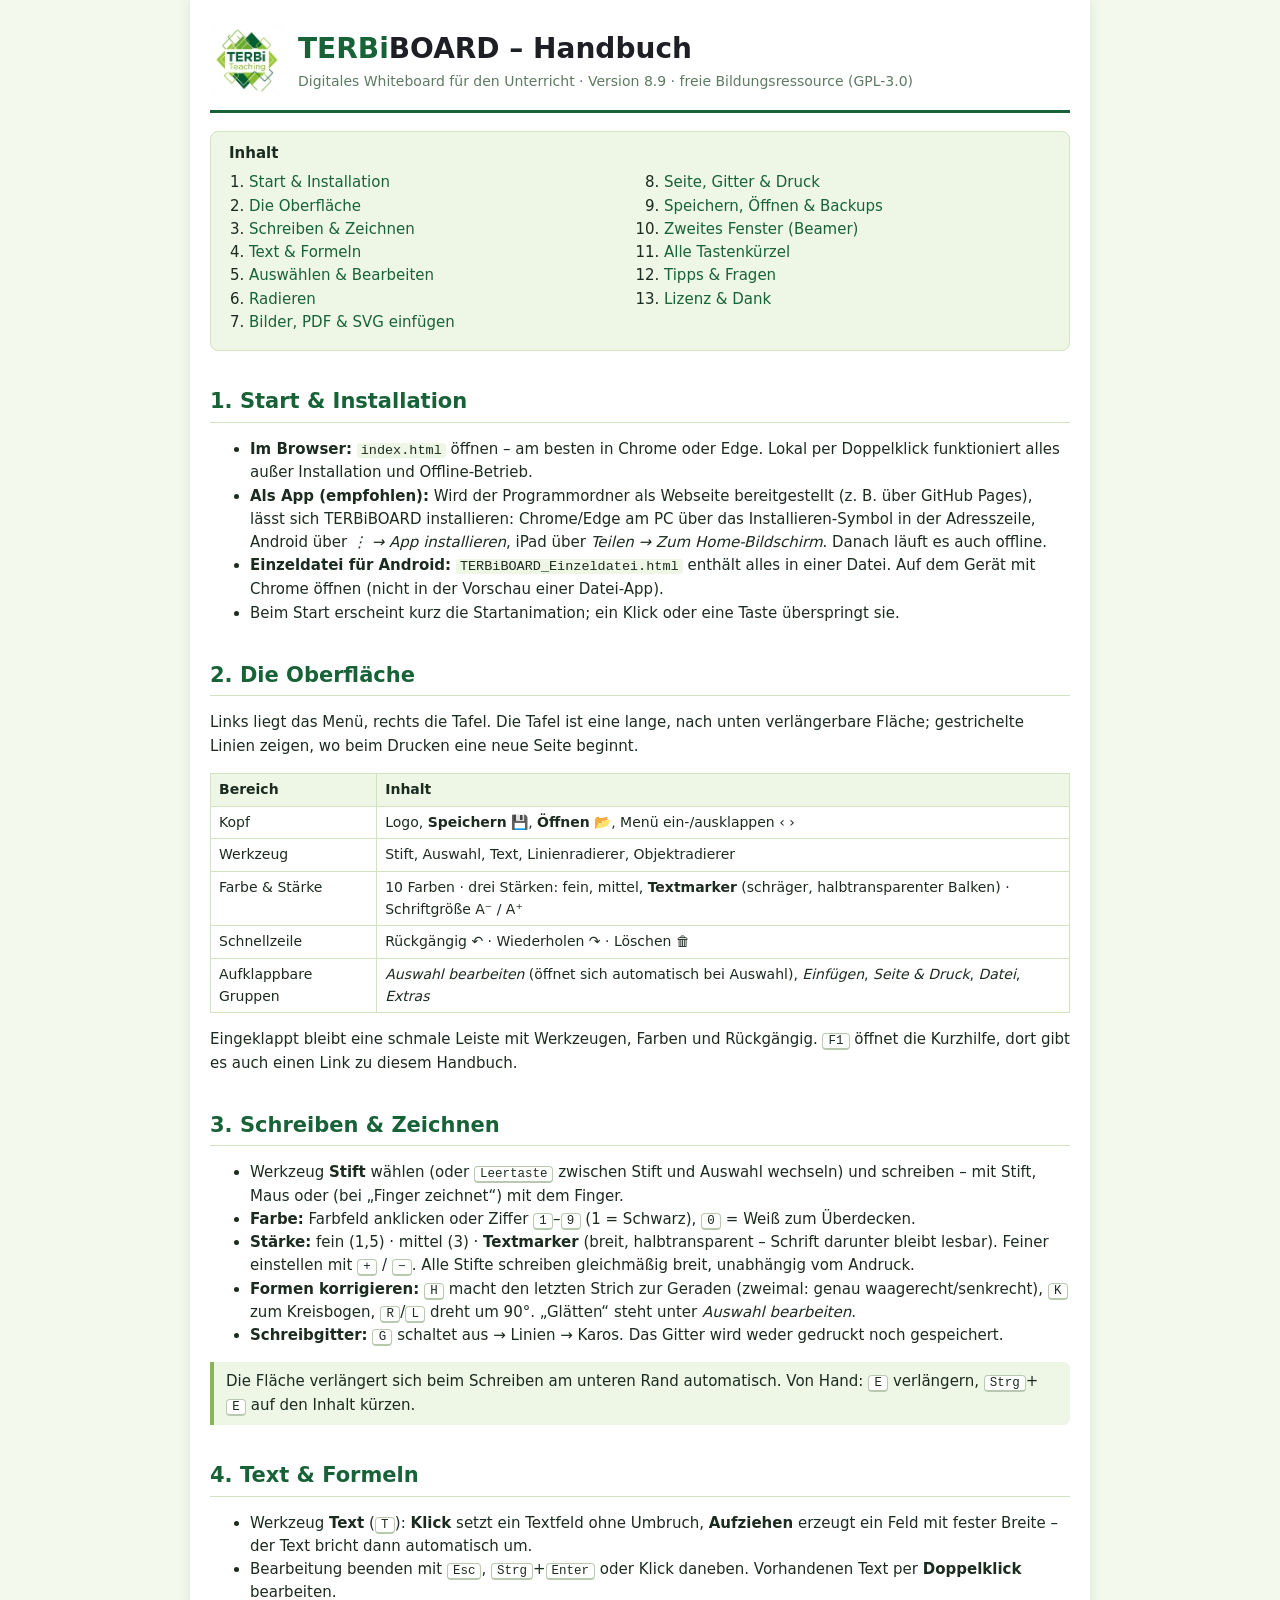
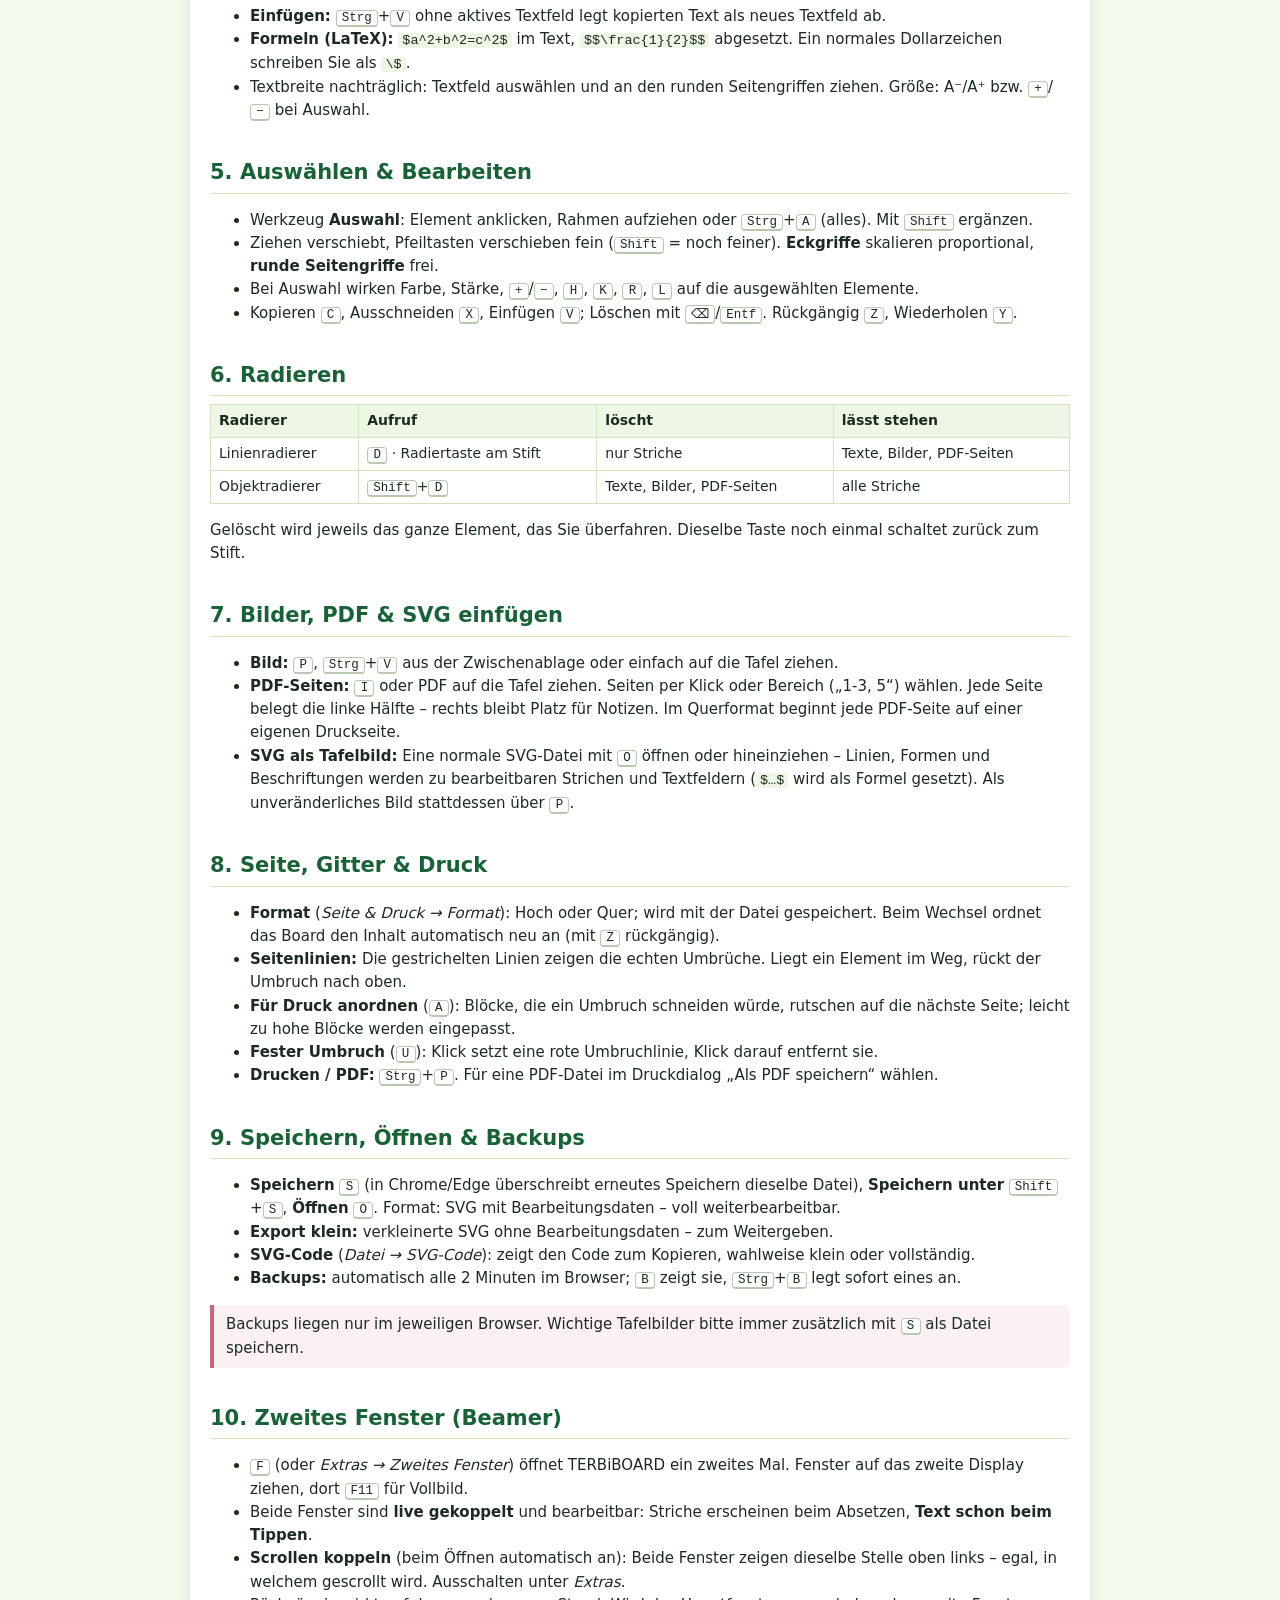
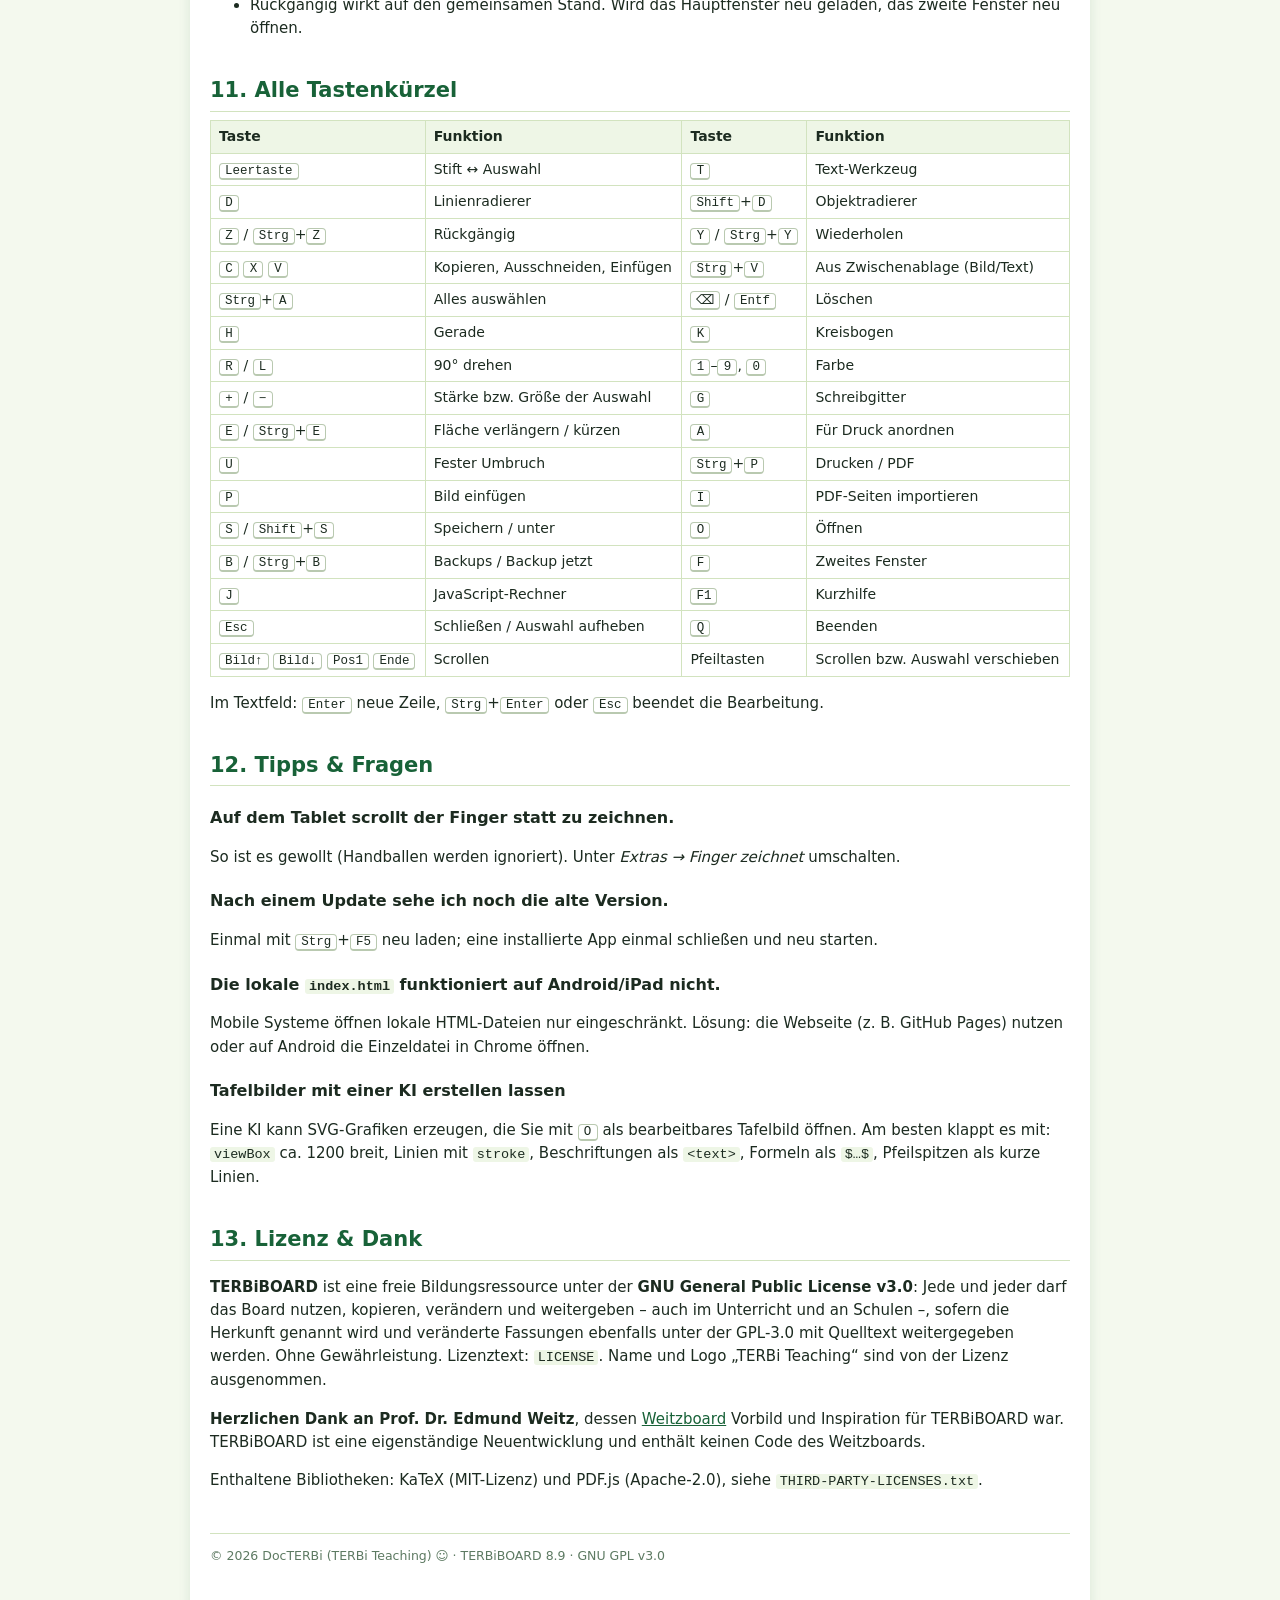
==== handbuch.html @ b3e2d835 "Add files via upload" ====
<!DOCTYPE html>
<!-- TERBiBOARD · Handbuch · Copyright (C) 2026 DocTERBi (TERBi Teaching) · SPDX-License-Identifier: GPL-3.0-only · siehe LICENSE -->
<html lang="de">
<head>
<meta charset="UTF-8">
<meta name="viewport" content="width=device-width,initial-scale=1">
<title>TERBiBOARD – Handbuch</title>
<link rel="icon" href="icon-192.png">
<style>
:root{--acc:#186238;--acc2:#89b555;--soft:#eef6e6;--line:#d2e3bf;--fg:#1c2b20;--muted:#5d7a62}
*{box-sizing:border-box}
body{margin:0;background:#f4f9ee;color:var(--fg);font:15px/1.55 system-ui,"Segoe UI",Arial,sans-serif}
.wrap{max-width:900px;margin:0 auto;padding:24px 20px 60px;background:#fff;min-height:100vh;box-shadow:0 0 12px rgba(24,98,56,.12)}
header{display:flex;align-items:center;gap:16px;border-bottom:3px solid var(--acc);padding-bottom:14px;margin-bottom:18px}
header img{width:72px;height:72px}
h1{margin:0;font-size:28px;color:#1d1f24}h1 b{color:var(--acc)}
.sub{color:var(--muted);font-size:14px}
h2{color:var(--acc);font-size:21px;margin:34px 0 8px;padding-bottom:4px;border-bottom:1px solid var(--line)}
h3{font-size:16px;margin:20px 0 6px}
nav.toc{background:var(--soft);border:1px solid var(--line);border-radius:8px;padding:10px 18px;margin:14px 0}
nav.toc ol{margin:6px 0;padding-left:20px;columns:2;column-gap:28px}
nav.toc a{color:var(--acc);text-decoration:none}nav.toc a:hover{text-decoration:underline}
table{border-collapse:collapse;width:100%;margin:8px 0 14px;font-size:14px}
th,td{border:1px solid var(--line);padding:5px 8px;text-align:left;vertical-align:top}
th{background:var(--soft)}
kbd{display:inline-block;min-width:1.6em;padding:0 5px;border:1px solid #b9c9b0;border-bottom-width:2px;border-radius:4px;background:#fff;font:12.5px ui-monospace,Consolas,monospace;text-align:center}
code{background:var(--soft);padding:0 4px;border-radius:3px;font-size:13.5px}
.tip{border-left:4px solid var(--acc2);background:var(--soft);padding:8px 12px;margin:10px 0;border-radius:0 6px 6px 0}
.warn{border-left:4px solid #CC6677;background:#fbf0f2;padding:8px 12px;margin:10px 0;border-radius:0 6px 6px 0}
footer{margin-top:40px;padding-top:12px;border-top:1px solid var(--line);font-size:12.5px;color:var(--muted)}
a{color:var(--acc)}
@media print{body{background:#fff}.wrap{box-shadow:none;max-width:none;padding:0}nav.toc ol{columns:1}h2{break-after:avoid}table,.tip,.warn{break-inside:avoid}}
@media (max-width:640px){nav.toc ol{columns:1}header img{width:56px;height:56px}h1{font-size:23px}}
</style>
</head>
<body>
<div class="wrap">
<header>
  <img src="logo.png" alt="TERBi Teaching">
  <div><h1><b>TERBi</b>BOARD – Handbuch</h1>
  <div class="sub">Digitales Whiteboard für den Unterricht · Version 8.9 · freie Bildungsressource (GPL-3.0)</div></div>
</header>

<nav class="toc"><b>Inhalt</b>
<ol>
  <li><a href="#start">Start &amp; Installation</a></li>
  <li><a href="#oberflaeche">Die Oberfläche</a></li>
  <li><a href="#schreiben">Schreiben &amp; Zeichnen</a></li>
  <li><a href="#text">Text &amp; Formeln</a></li>
  <li><a href="#auswahl">Auswählen &amp; Bearbeiten</a></li>
  <li><a href="#radierer">Radieren</a></li>
  <li><a href="#einfuegen">Bilder, PDF &amp; SVG einfügen</a></li>
  <li><a href="#seite">Seite, Gitter &amp; Druck</a></li>
  <li><a href="#datei">Speichern, Öffnen &amp; Backups</a></li>
  <li><a href="#fenster">Zweites Fenster (Beamer)</a></li>
  <li><a href="#tasten">Alle Tastenkürzel</a></li>
  <li><a href="#tipps">Tipps &amp; Fragen</a></li>
  <li><a href="#lizenz">Lizenz &amp; Dank</a></li>
</ol></nav>

<h2 id="start">1. Start &amp; Installation</h2>
<ul>
  <li><b>Im Browser:</b> <code>index.html</code> öffnen – am besten in Chrome oder Edge. Lokal per Doppelklick funktioniert alles außer Installation und Offline-Betrieb.</li>
  <li><b>Als App (empfohlen):</b> Wird der Programmordner als Webseite bereitgestellt (z.&nbsp;B. über GitHub Pages), lässt sich TERBiBOARD installieren: Chrome/Edge am PC über das Installieren-Symbol in der Adresszeile, Android über <i>⋮ → App installieren</i>, iPad über <i>Teilen → Zum Home-Bildschirm</i>. Danach läuft es auch offline.</li>
  <li><b>Einzeldatei für Android:</b> <code>TERBiBOARD_Einzeldatei.html</code> enthält alles in einer Datei. Auf dem Gerät mit Chrome öffnen (nicht in der Vorschau einer Datei-App).</li>
  <li>Beim Start erscheint kurz die Startanimation; ein Klick oder eine Taste überspringt sie.</li>
</ul>

<h2 id="oberflaeche">2. Die Oberfläche</h2>
<p>Links liegt das Menü, rechts die Tafel. Die Tafel ist eine lange, nach unten verlängerbare Fläche; gestrichelte Linien zeigen, wo beim Drucken eine neue Seite beginnt.</p>
<table>
<tr><th>Bereich</th><th>Inhalt</th></tr>
<tr><td>Kopf</td><td>Logo, <b>Speichern</b> 💾, <b>Öffnen</b> 📂, Menü ein-/ausklappen ‹ ›</td></tr>
<tr><td>Werkzeug</td><td>Stift, Auswahl, Text, Linienradierer, Objektradierer</td></tr>
<tr><td>Farbe &amp; Stärke</td><td>10 Farben · drei Stärken: fein, mittel, <b>Textmarker</b> (schräger, halbtransparenter Balken) · Schriftgröße A⁻ / A⁺</td></tr>
<tr><td>Schnellzeile</td><td>Rückgängig ↶ · Wiederholen ↷ · Löschen 🗑</td></tr>
<tr><td>Aufklappbare Gruppen</td><td><i>Auswahl bearbeiten</i> (öffnet sich automatisch bei Auswahl), <i>Einfügen</i>, <i>Seite &amp; Druck</i>, <i>Datei</i>, <i>Extras</i></td></tr>
</table>
<p>Eingeklappt bleibt eine schmale Leiste mit Werkzeugen, Farben und Rückgängig. <kbd>F1</kbd> öffnet die Kurzhilfe, dort gibt es auch einen Link zu diesem Handbuch.</p>

<h2 id="schreiben">3. Schreiben &amp; Zeichnen</h2>
<ul>
  <li>Werkzeug <b>Stift</b> wählen (oder <kbd>Leertaste</kbd> zwischen Stift und Auswahl wechseln) und schreiben – mit Stift, Maus oder (bei „Finger zeichnet“) mit dem Finger.</li>
  <li><b>Farbe:</b> Farbfeld anklicken oder Ziffer <kbd>1</kbd>–<kbd>9</kbd> (1 = Schwarz), <kbd>0</kbd> = Weiß zum Überdecken.</li>
  <li><b>Stärke:</b> fein (1,5) · mittel (3) · <b>Textmarker</b> (breit, halbtransparent – Schrift darunter bleibt lesbar). Feiner einstellen mit <kbd>+</kbd> / <kbd>−</kbd>. Alle Stifte schreiben gleichmäßig breit, unabhängig vom Andruck.</li>
  <li><b>Formen korrigieren:</b> <kbd>H</kbd> macht den letzten Strich zur Geraden (zweimal: genau waagerecht/senkrecht), <kbd>K</kbd> zum Kreisbogen, <kbd>R</kbd>/<kbd>L</kbd> dreht um 90°. „Glätten“ steht unter <i>Auswahl bearbeiten</i>.</li>
  <li><b>Schreibgitter:</b> <kbd>G</kbd> schaltet aus → Linien → Karos. Das Gitter wird weder gedruckt noch gespeichert.</li>
</ul>
<div class="tip">Die Fläche verlängert sich beim Schreiben am unteren Rand automatisch. Von Hand: <kbd>E</kbd> verlängern, <kbd>Strg</kbd>+<kbd>E</kbd> auf den Inhalt kürzen.</div>

<h2 id="text">4. Text &amp; Formeln</h2>
<ul>
  <li>Werkzeug <b>Text</b> (<kbd>T</kbd>): <b>Klick</b> setzt ein Textfeld ohne Umbruch, <b>Aufziehen</b> erzeugt ein Feld mit fester Breite – der Text bricht dann automatisch um.</li>
  <li>Bearbeitung beenden mit <kbd>Esc</kbd>, <kbd>Strg</kbd>+<kbd>Enter</kbd> oder Klick daneben. Vorhandenen Text per <b>Doppelklick</b> bearbeiten.</li>
  <li><b>Einfügen:</b> <kbd>Strg</kbd>+<kbd>V</kbd> ohne aktives Textfeld legt kopierten Text als neues Textfeld ab.</li>
  <li><b>Formeln (LaTeX):</b> <code>$a^2+b^2=c^2$</code> im Text, <code>$$\frac{1}{2}$$</code> abgesetzt. Ein normales Dollarzeichen schreiben Sie als <code>\$</code>.</li>
  <li>Textbreite nachträglich: Textfeld auswählen und an den runden Seitengriffen ziehen. Größe: A⁻/A⁺ bzw. <kbd>+</kbd>/<kbd>−</kbd> bei Auswahl.</li>
</ul>

<h2 id="auswahl">5. Auswählen &amp; Bearbeiten</h2>
<ul>
  <li>Werkzeug <b>Auswahl</b>: Element anklicken, Rahmen aufziehen oder <kbd>Strg</kbd>+<kbd>A</kbd> (alles). Mit <kbd>Shift</kbd> ergänzen.</li>
  <li>Ziehen verschiebt, Pfeiltasten verschieben fein (<kbd>Shift</kbd> = noch feiner). <b>Eckgriffe</b> skalieren proportional, <b>runde Seitengriffe</b> frei.</li>
  <li>Bei Auswahl wirken Farbe, Stärke, <kbd>+</kbd>/<kbd>−</kbd>, <kbd>H</kbd>, <kbd>K</kbd>, <kbd>R</kbd>, <kbd>L</kbd> auf die ausgewählten Elemente.</li>
  <li>Kopieren <kbd>C</kbd>, Ausschneiden <kbd>X</kbd>, Einfügen <kbd>V</kbd>; Löschen mit <kbd>⌫</kbd>/<kbd>Entf</kbd>. Rückgängig <kbd>Z</kbd>, Wiederholen <kbd>Y</kbd>.</li>
</ul>

<h2 id="radierer">6. Radieren</h2>
<table>
<tr><th>Radierer</th><th>Aufruf</th><th>löscht</th><th>lässt stehen</th></tr>
<tr><td>Linienradierer</td><td><kbd>D</kbd> · Radiertaste am Stift</td><td>nur Striche</td><td>Texte, Bilder, PDF-Seiten</td></tr>
<tr><td>Objektradierer</td><td><kbd>Shift</kbd>+<kbd>D</kbd></td><td>Texte, Bilder, PDF-Seiten</td><td>alle Striche</td></tr>
</table>
<p>Gelöscht wird jeweils das ganze Element, das Sie überfahren. Dieselbe Taste noch einmal schaltet zurück zum Stift.</p>

<h2 id="einfuegen">7. Bilder, PDF &amp; SVG einfügen</h2>
<ul>
  <li><b>Bild:</b> <kbd>P</kbd>, <kbd>Strg</kbd>+<kbd>V</kbd> aus der Zwischenablage oder einfach auf die Tafel ziehen.</li>
  <li><b>PDF-Seiten:</b> <kbd>I</kbd> oder PDF auf die Tafel ziehen. Seiten per Klick oder Bereich („1-3, 5“) wählen. Jede Seite belegt die linke Hälfte – rechts bleibt Platz für Notizen. Im Querformat beginnt jede PDF-Seite auf einer eigenen Druckseite.</li>
  <li><b>SVG als Tafelbild:</b> Eine normale SVG-Datei mit <kbd>O</kbd> öffnen oder hineinziehen – Linien, Formen und Beschriftungen werden zu bearbeitbaren Strichen und Textfeldern (<code>$…$</code> wird als Formel gesetzt). Als unveränderliches Bild stattdessen über <kbd>P</kbd>.</li>
</ul>

<h2 id="seite">8. Seite, Gitter &amp; Druck</h2>
<ul>
  <li><b>Format</b> (<i>Seite &amp; Druck → Format</i>): Hoch oder Quer; wird mit der Datei gespeichert. Beim Wechsel ordnet das Board den Inhalt automatisch neu an (mit <kbd>Z</kbd> rückgängig).</li>
  <li><b>Seitenlinien:</b> Die gestrichelten Linien zeigen die echten Umbrüche. Liegt ein Element im Weg, rückt der Umbruch nach oben.</li>
  <li><b>Für Druck anordnen</b> (<kbd>A</kbd>): Blöcke, die ein Umbruch schneiden würde, rutschen auf die nächste Seite; leicht zu hohe Blöcke werden eingepasst.</li>
  <li><b>Fester Umbruch</b> (<kbd>U</kbd>): Klick setzt eine rote Umbruchlinie, Klick darauf entfernt sie.</li>
  <li><b>Drucken / PDF:</b> <kbd>Strg</kbd>+<kbd>P</kbd>. Für eine PDF-Datei im Druckdialog „Als PDF speichern“ wählen.</li>
</ul>

<h2 id="datei">9. Speichern, Öffnen &amp; Backups</h2>
<ul>
  <li><b>Speichern</b> <kbd>S</kbd> (in Chrome/Edge überschreibt erneutes Speichern dieselbe Datei), <b>Speichern unter</b> <kbd>Shift</kbd>+<kbd>S</kbd>, <b>Öffnen</b> <kbd>O</kbd>. Format: SVG mit Bearbeitungsdaten – voll weiterbearbeitbar.</li>
  <li><b>Export klein:</b> verkleinerte SVG ohne Bearbeitungsdaten – zum Weitergeben.</li>
  <li><b>SVG-Code</b> (<i>Datei → SVG-Code</i>): zeigt den Code zum Kopieren, wahlweise klein oder vollständig.</li>
  <li><b>Backups:</b> automatisch alle 2 Minuten im Browser; <kbd>B</kbd> zeigt sie, <kbd>Strg</kbd>+<kbd>B</kbd> legt sofort eines an.</li>
</ul>
<div class="warn">Backups liegen nur im jeweiligen Browser. Wichtige Tafelbilder bitte immer zusätzlich mit <kbd>S</kbd> als Datei speichern.</div>

<h2 id="fenster">10. Zweites Fenster (Beamer)</h2>
<ul>
  <li><kbd>F</kbd> (oder <i>Extras → Zweites Fenster</i>) öffnet TERBiBOARD ein zweites Mal. Fenster auf das zweite Display ziehen, dort <kbd>F11</kbd> für Vollbild.</li>
  <li>Beide Fenster sind <b>live gekoppelt</b> und bearbeitbar: Striche erscheinen beim Absetzen, <b>Text schon beim Tippen</b>.</li>
  <li><b>Scrollen koppeln</b> (beim Öffnen automatisch an): Beide Fenster zeigen dieselbe Stelle oben links – egal, in welchem gescrollt wird. Ausschalten unter <i>Extras</i>.</li>
  <li>Rückgängig wirkt auf den gemeinsamen Stand. Wird das Hauptfenster neu geladen, das zweite Fenster neu öffnen.</li>
</ul>

<h2 id="tasten">11. Alle Tastenkürzel</h2>
<table>
<tr><th>Taste</th><th>Funktion</th><th>Taste</th><th>Funktion</th></tr>
<tr><td><kbd>Leertaste</kbd></td><td>Stift ↔ Auswahl</td><td><kbd>T</kbd></td><td>Text-Werkzeug</td></tr>
<tr><td><kbd>D</kbd></td><td>Linienradierer</td><td><kbd>Shift</kbd>+<kbd>D</kbd></td><td>Objektradierer</td></tr>
<tr><td><kbd>Z</kbd> / <kbd>Strg</kbd>+<kbd>Z</kbd></td><td>Rückgängig</td><td><kbd>Y</kbd> / <kbd>Strg</kbd>+<kbd>Y</kbd></td><td>Wiederholen</td></tr>
<tr><td><kbd>C</kbd> <kbd>X</kbd> <kbd>V</kbd></td><td>Kopieren, Ausschneiden, Einfügen</td><td><kbd>Strg</kbd>+<kbd>V</kbd></td><td>Aus Zwischenablage (Bild/Text)</td></tr>
<tr><td><kbd>Strg</kbd>+<kbd>A</kbd></td><td>Alles auswählen</td><td><kbd>⌫</kbd> / <kbd>Entf</kbd></td><td>Löschen</td></tr>
<tr><td><kbd>H</kbd></td><td>Gerade</td><td><kbd>K</kbd></td><td>Kreisbogen</td></tr>
<tr><td><kbd>R</kbd> / <kbd>L</kbd></td><td>90° drehen</td><td><kbd>1</kbd>–<kbd>9</kbd>, <kbd>0</kbd></td><td>Farbe</td></tr>
<tr><td><kbd>+</kbd> / <kbd>−</kbd></td><td>Stärke bzw. Größe der Auswahl</td><td><kbd>G</kbd></td><td>Schreibgitter</td></tr>
<tr><td><kbd>E</kbd> / <kbd>Strg</kbd>+<kbd>E</kbd></td><td>Fläche verlängern / kürzen</td><td><kbd>A</kbd></td><td>Für Druck anordnen</td></tr>
<tr><td><kbd>U</kbd></td><td>Fester Umbruch</td><td><kbd>Strg</kbd>+<kbd>P</kbd></td><td>Drucken / PDF</td></tr>
<tr><td><kbd>P</kbd></td><td>Bild einfügen</td><td><kbd>I</kbd></td><td>PDF-Seiten importieren</td></tr>
<tr><td><kbd>S</kbd> / <kbd>Shift</kbd>+<kbd>S</kbd></td><td>Speichern / unter</td><td><kbd>O</kbd></td><td>Öffnen</td></tr>
<tr><td><kbd>B</kbd> / <kbd>Strg</kbd>+<kbd>B</kbd></td><td>Backups / Backup jetzt</td><td><kbd>F</kbd></td><td>Zweites Fenster</td></tr>
<tr><td><kbd>J</kbd></td><td>JavaScript-Rechner</td><td><kbd>F1</kbd></td><td>Kurzhilfe</td></tr>
<tr><td><kbd>Esc</kbd></td><td>Schließen / Auswahl aufheben</td><td><kbd>Q</kbd></td><td>Beenden</td></tr>
<tr><td><kbd>Bild↑</kbd> <kbd>Bild↓</kbd> <kbd>Pos1</kbd> <kbd>Ende</kbd></td><td>Scrollen</td><td>Pfeiltasten</td><td>Scrollen bzw. Auswahl verschieben</td></tr>
</table>
<p>Im Textfeld: <kbd>Enter</kbd> neue Zeile, <kbd>Strg</kbd>+<kbd>Enter</kbd> oder <kbd>Esc</kbd> beendet die Bearbeitung.</p>

<h2 id="tipps">12. Tipps &amp; Fragen</h2>
<h3>Auf dem Tablet scrollt der Finger statt zu zeichnen.</h3>
<p>So ist es gewollt (Handballen werden ignoriert). Unter <i>Extras → Finger zeichnet</i> umschalten.</p>
<h3>Nach einem Update sehe ich noch die alte Version.</h3>
<p>Einmal mit <kbd>Strg</kbd>+<kbd>F5</kbd> neu laden; eine installierte App einmal schließen und neu starten.</p>
<h3>Die lokale <code>index.html</code> funktioniert auf Android/iPad nicht.</h3>
<p>Mobile Systeme öffnen lokale HTML-Dateien nur eingeschränkt. Lösung: die Webseite (z.&nbsp;B. GitHub Pages) nutzen oder auf Android die Einzeldatei in Chrome öffnen.</p>
<h3>Tafelbilder mit einer KI erstellen lassen</h3>
<p>Eine KI kann SVG-Grafiken erzeugen, die Sie mit <kbd>O</kbd> als bearbeitbares Tafelbild öffnen. Am besten klappt es mit: <code>viewBox</code> ca. 1200 breit, Linien mit <code>stroke</code>, Beschriftungen als <code>&lt;text&gt;</code>, Formeln als <code>$…$</code>, Pfeilspitzen als kurze Linien.</p>

<h2 id="lizenz">13. Lizenz &amp; Dank</h2>
<p><b>TERBiBOARD</b> ist eine freie Bildungsressource unter der <b>GNU General Public License v3.0</b>: Jede und jeder darf das Board nutzen, kopieren, verändern und weitergeben – auch im Unterricht und an Schulen –, sofern die Herkunft genannt wird und veränderte Fassungen ebenfalls unter der GPL-3.0 mit Quelltext weitergegeben werden. Ohne Gewährleistung. Lizenztext: <code>LICENSE</code>. Name und Logo „TERBi Teaching“ sind von der Lizenz ausgenommen.</p>
<p><b>Herzlichen Dank an Prof. Dr. Edmund Weitz</b>, dessen <a href="https://weitz.de/weitzboard/">Weitzboard</a> Vorbild und Inspiration für TERBiBOARD war. TERBiBOARD ist eine eigenständige Neuentwicklung und enthält keinen Code des Weitzboards.</p>
<p>Enthaltene Bibliotheken: KaTeX (MIT-Lizenz) und PDF.js (Apache-2.0), siehe <code>THIRD-PARTY-LICENSES.txt</code>.</p>

<footer>© 2026 DocTERBi (TERBi Teaching) ☺ · TERBiBOARD 8.9 · GNU GPL v3.0</footer>
</div>
</body>
</html>
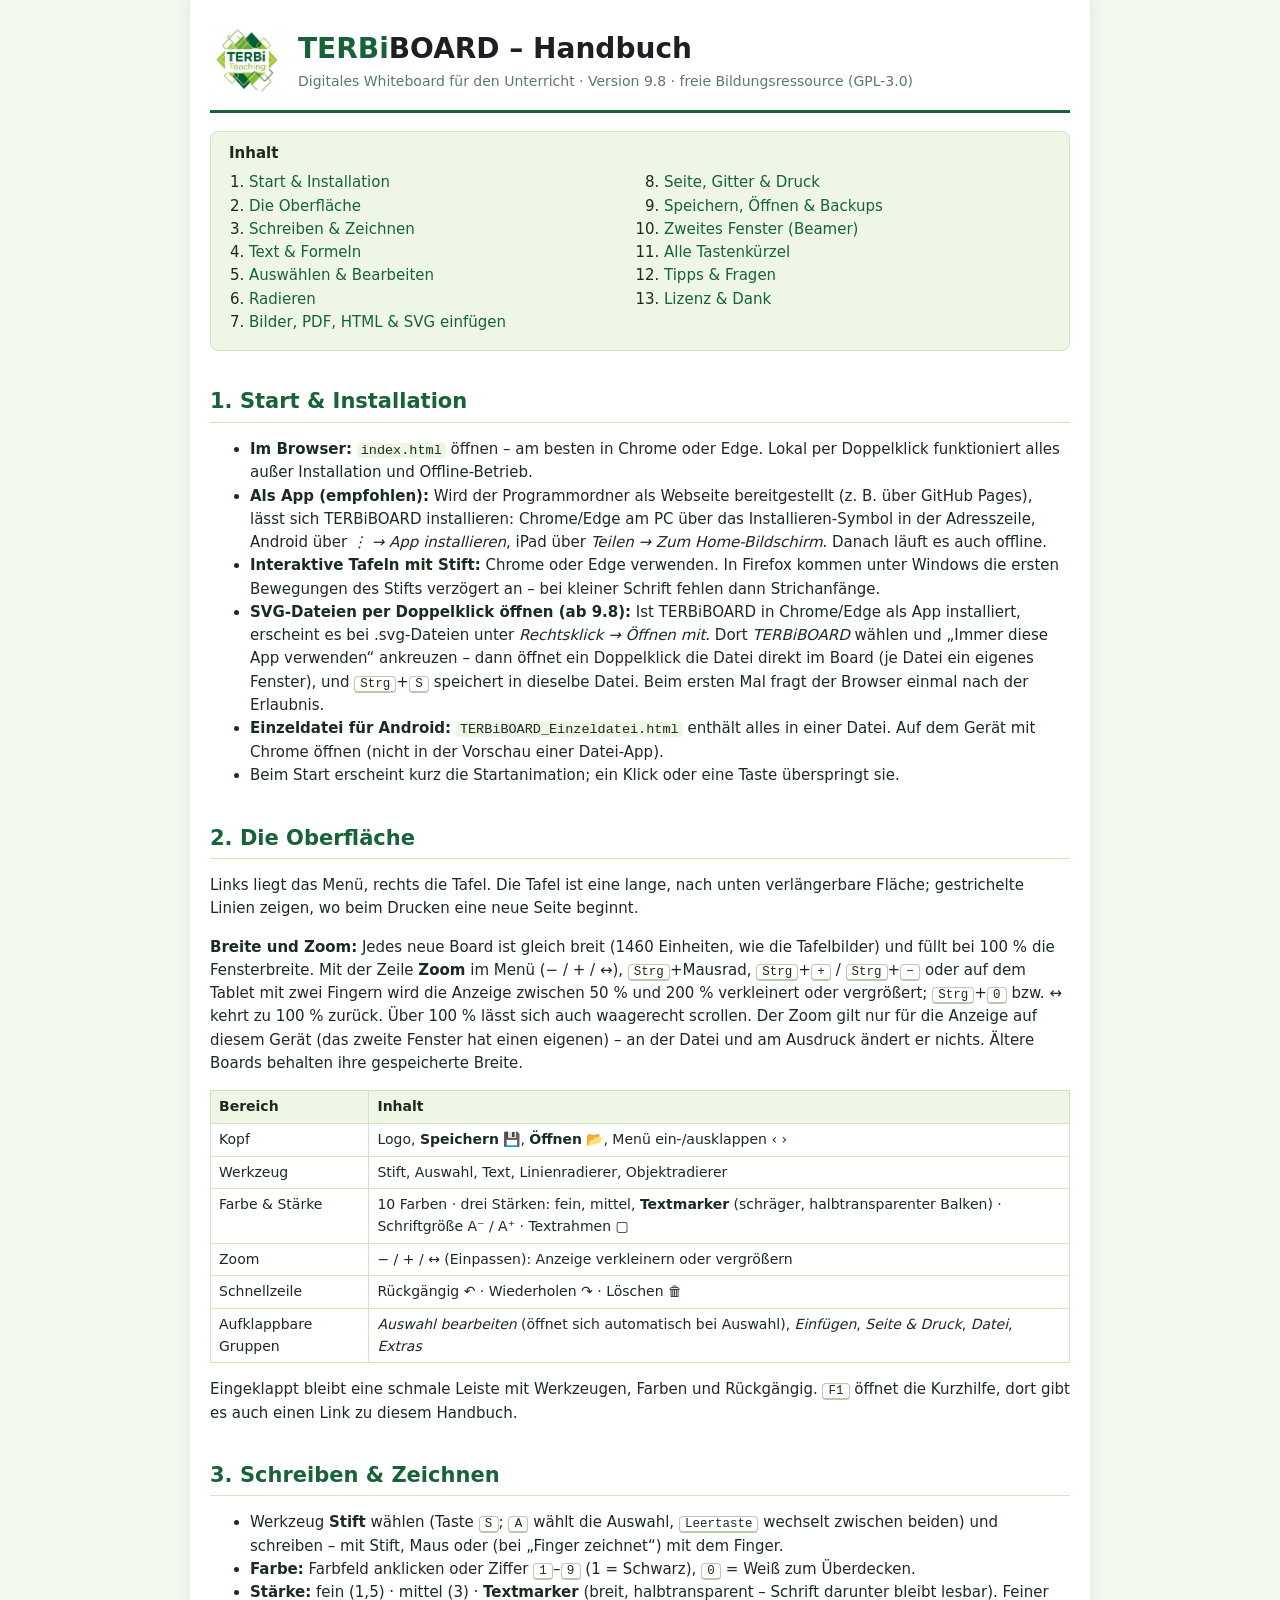
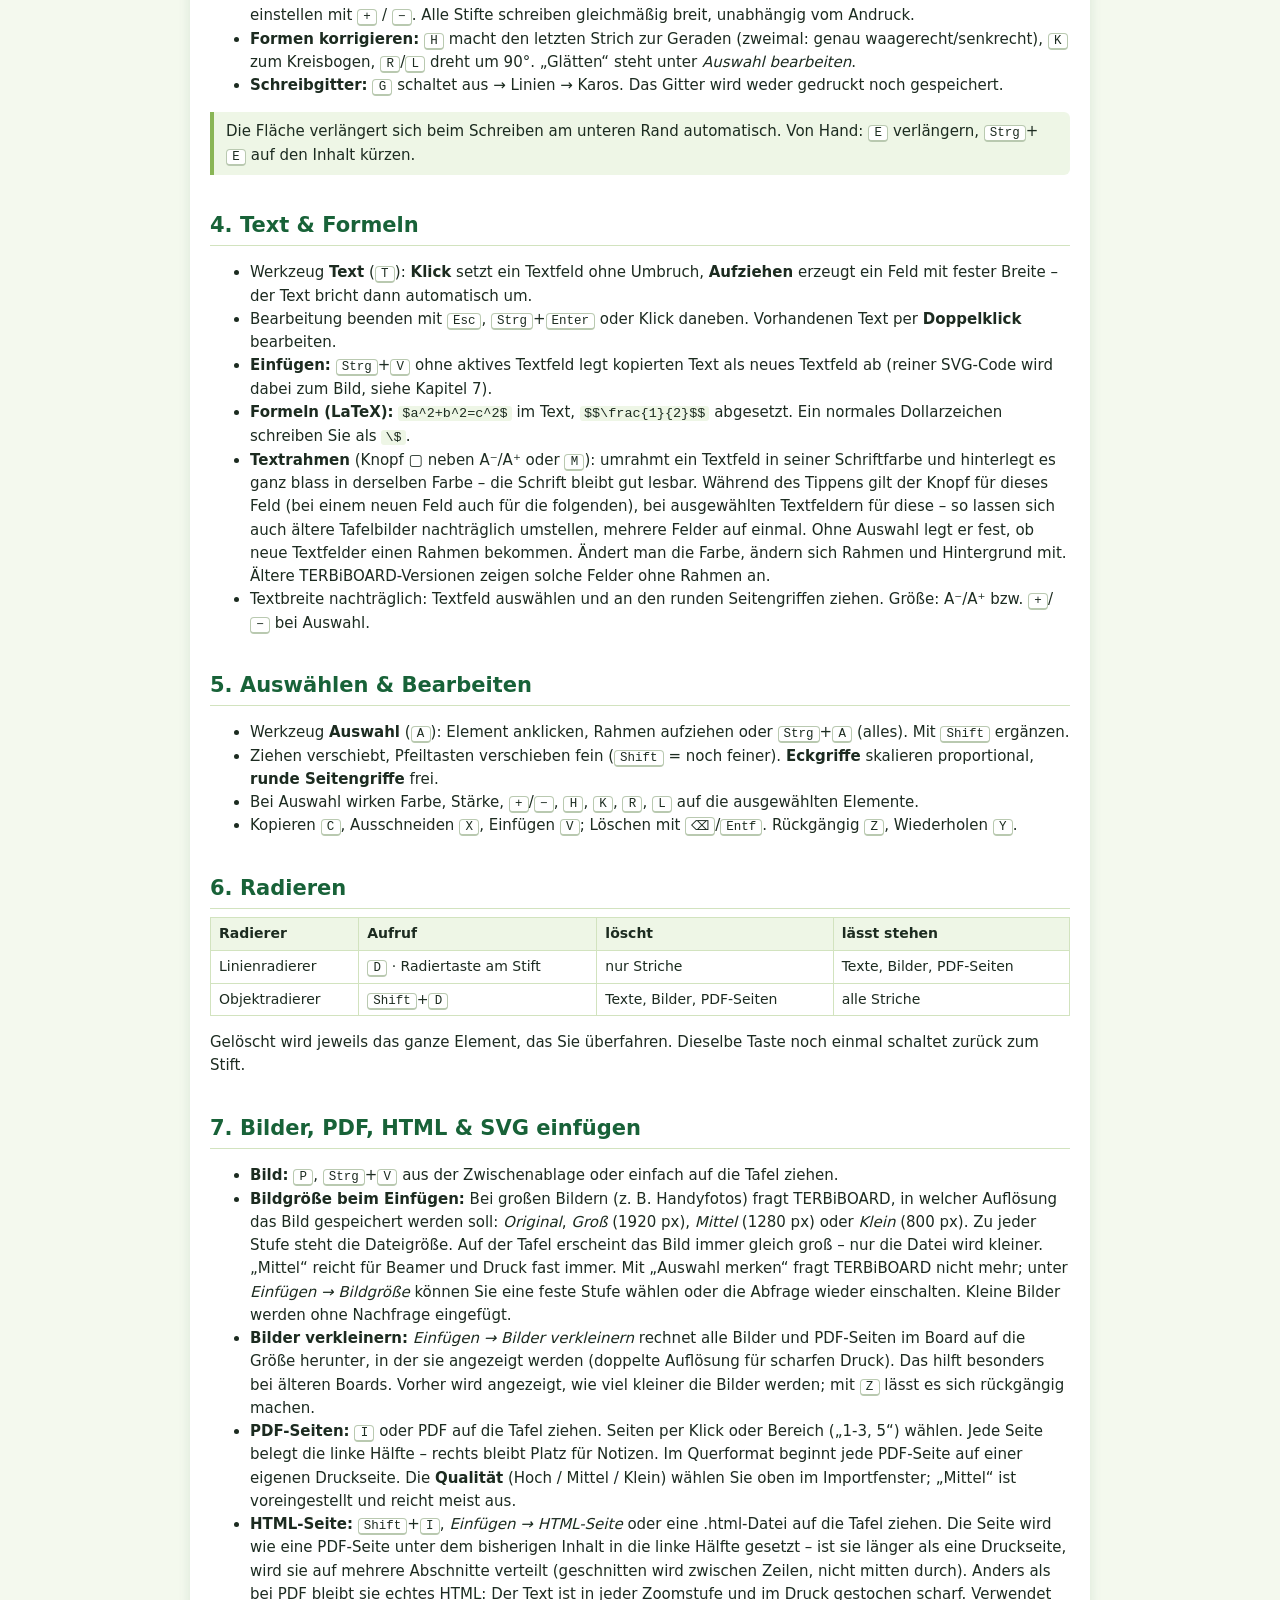
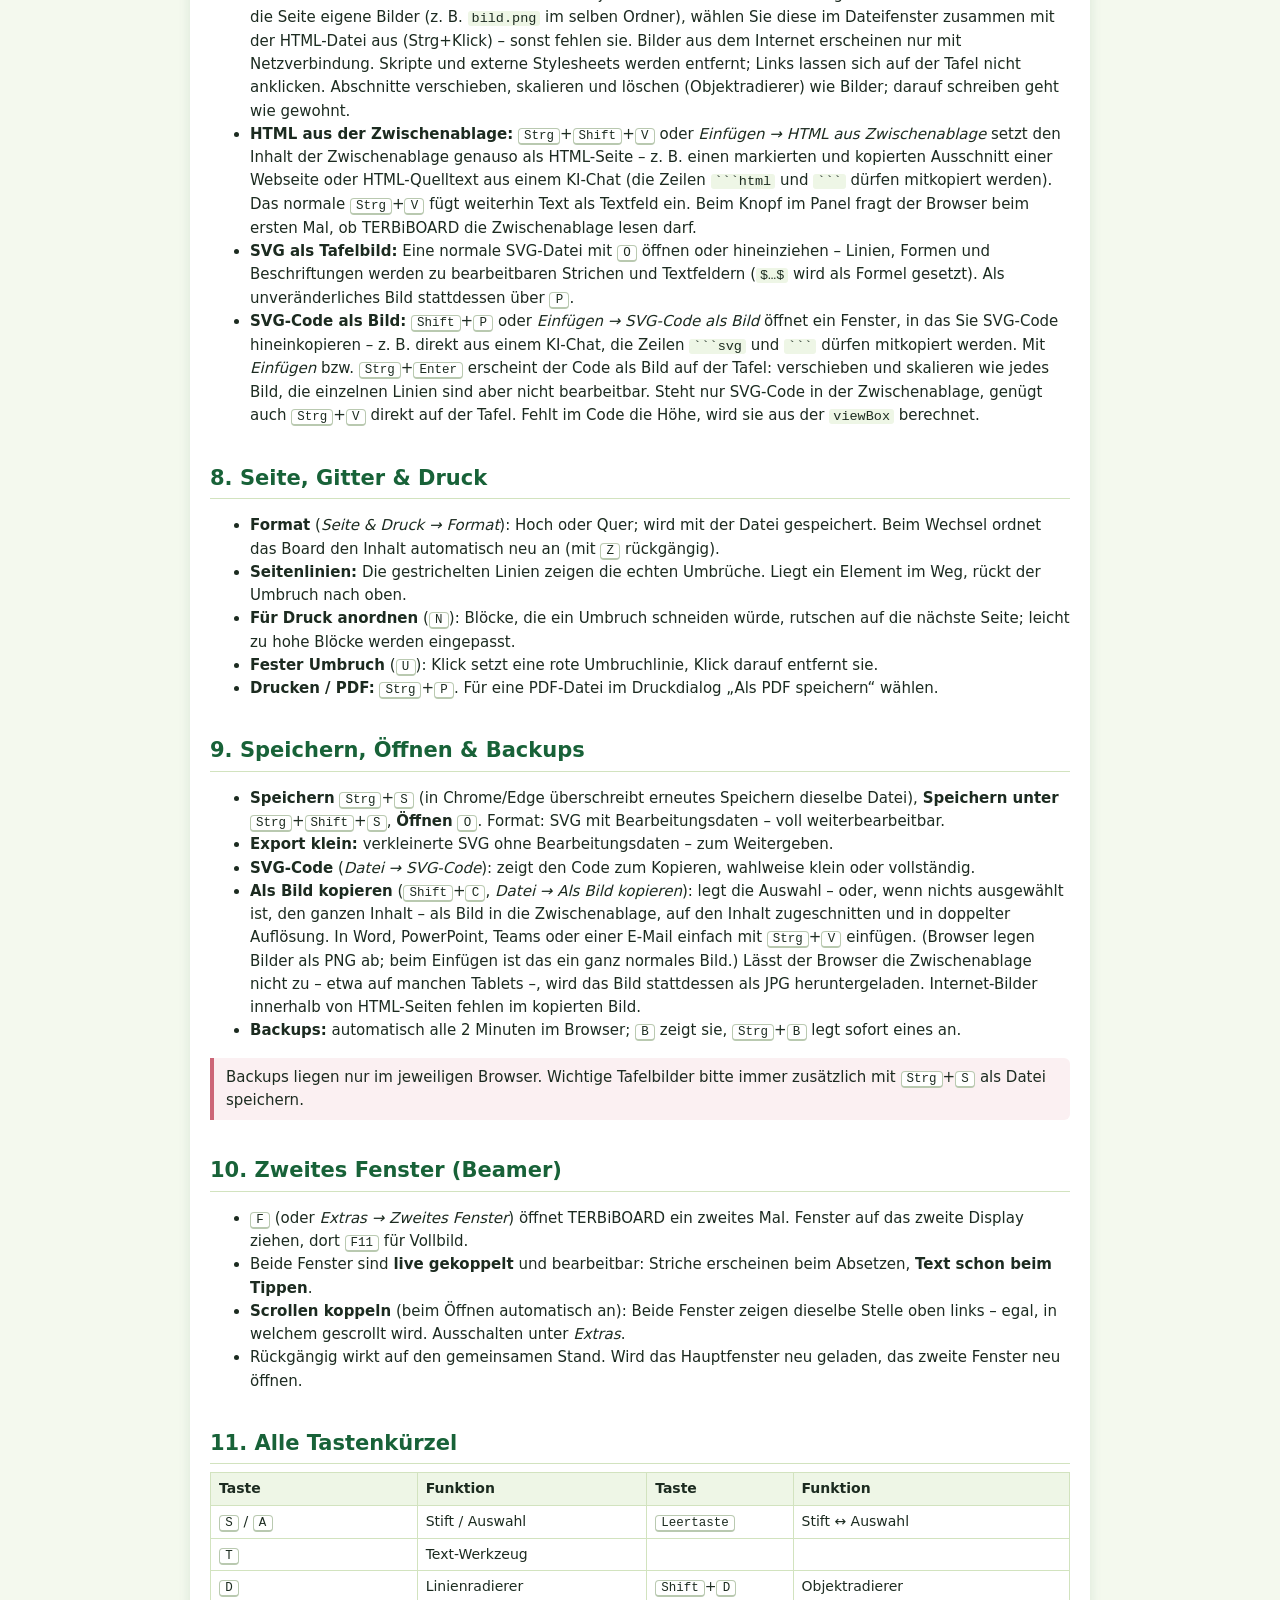
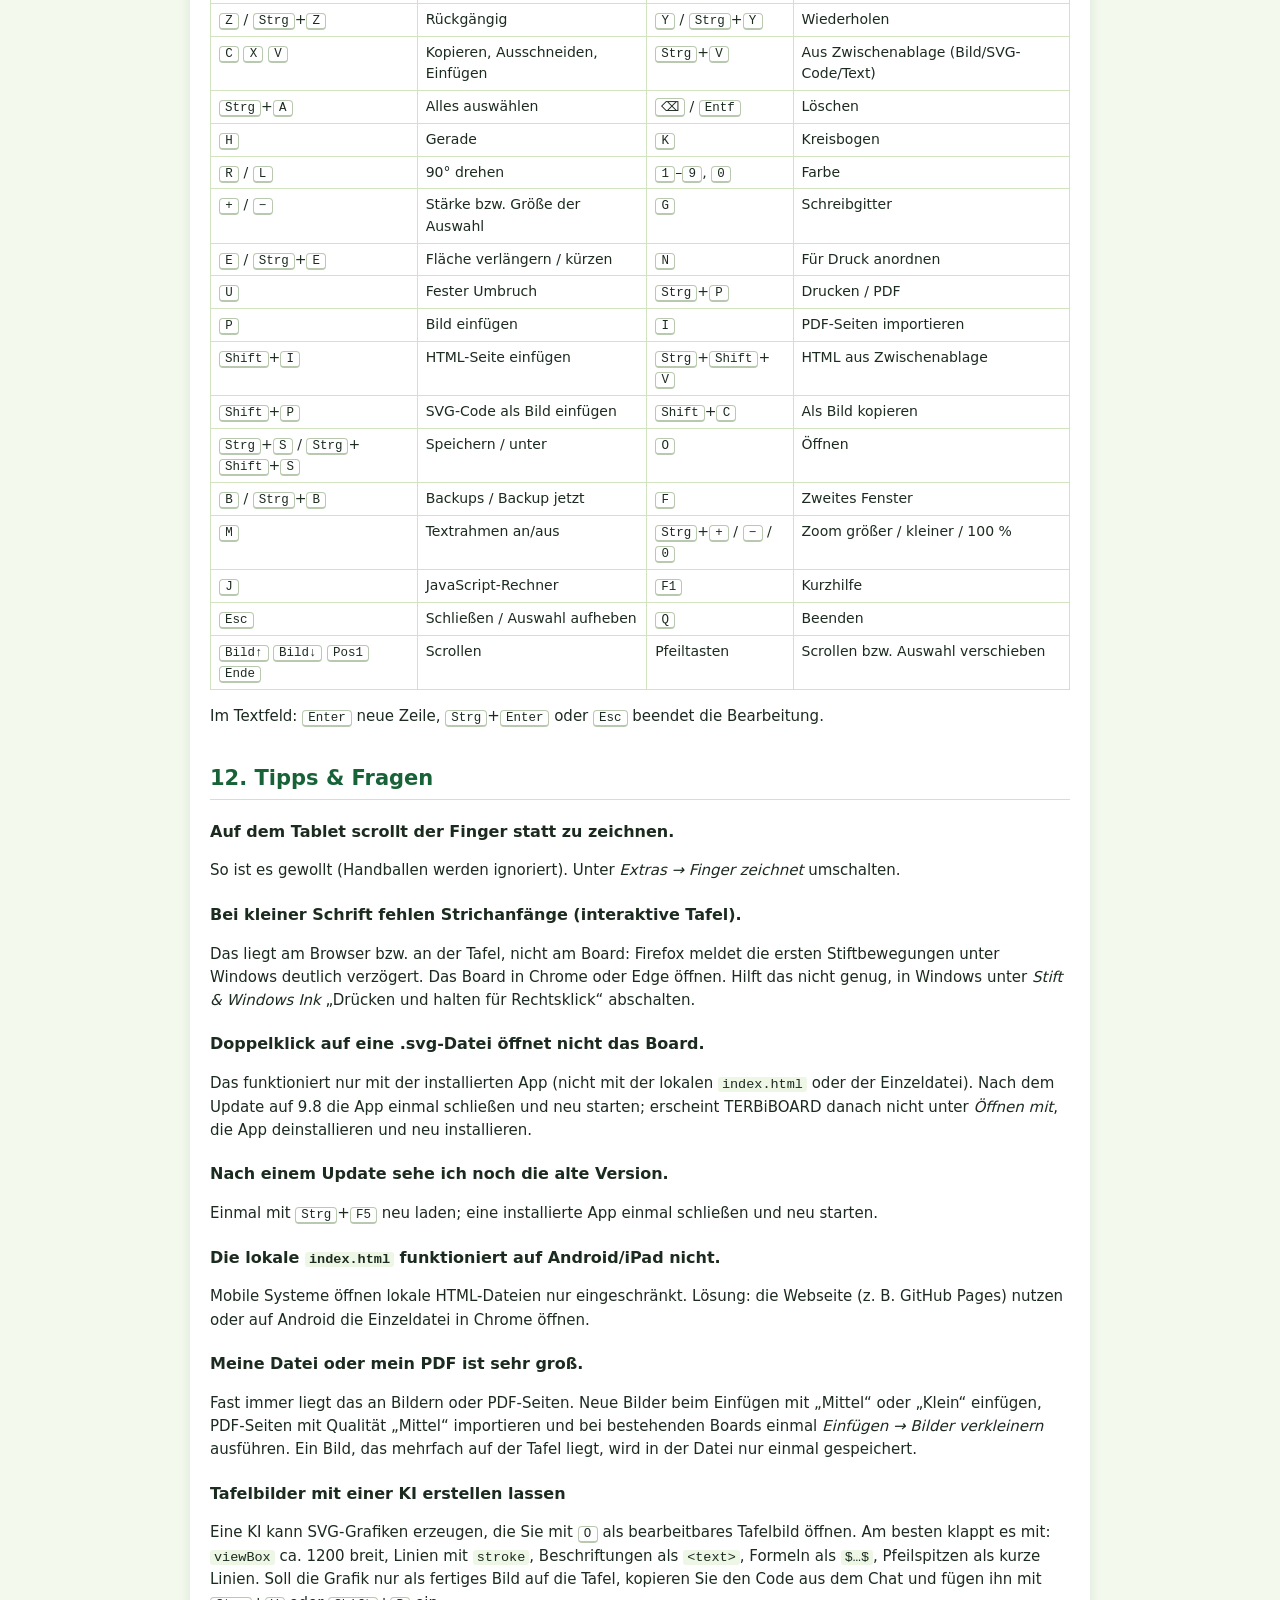
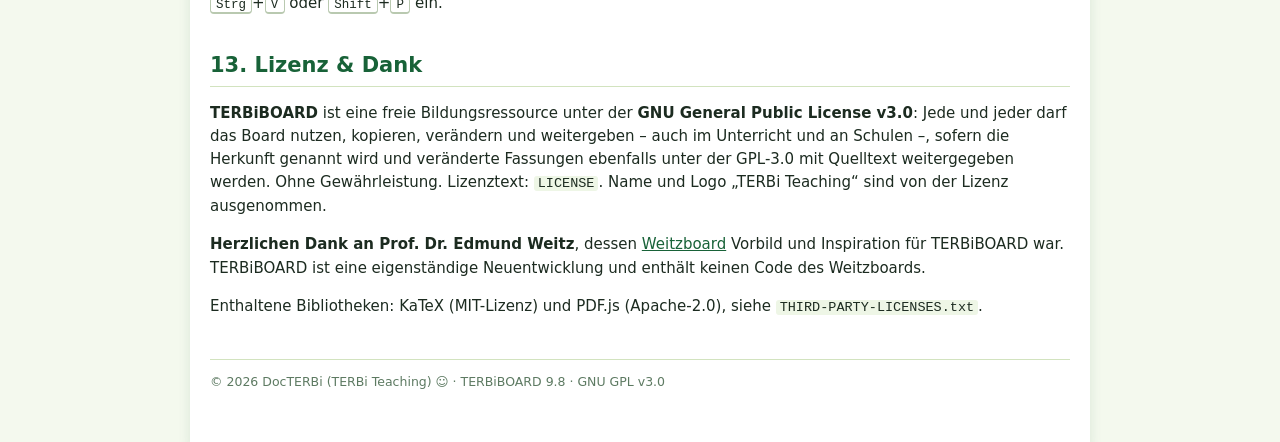
==== commit 1dafac3b: "Add files via upload" ====
--- a/handbuch.html
+++ b/handbuch.html
@@ -38,7 +38,7 @@
 <header>
   <img src="logo.png" alt="TERBi Teaching">
   <div><h1><b>TERBi</b>BOARD – Handbuch</h1>
-  <div class="sub">Digitales Whiteboard für den Unterricht · Version 8.9 · freie Bildungsressource (GPL-3.0)</div></div>
+  <div class="sub">Digitales Whiteboard für den Unterricht · Version 9.8 · freie Bildungsressource (GPL-3.0)</div></div>
 </header>
 
 <nav class="toc"><b>Inhalt</b>
@@ -49,7 +49,7 @@
   <li><a href="#text">Text &amp; Formeln</a></li>
   <li><a href="#auswahl">Auswählen &amp; Bearbeiten</a></li>
   <li><a href="#radierer">Radieren</a></li>
-  <li><a href="#einfuegen">Bilder, PDF &amp; SVG einfügen</a></li>
+  <li><a href="#einfuegen">Bilder, PDF, HTML &amp; SVG einfügen</a></li>
   <li><a href="#seite">Seite, Gitter &amp; Druck</a></li>
   <li><a href="#datei">Speichern, Öffnen &amp; Backups</a></li>
   <li><a href="#fenster">Zweites Fenster (Beamer)</a></li>
@@ -62,17 +62,21 @@
 <ul>
   <li><b>Im Browser:</b> <code>index.html</code> öffnen – am besten in Chrome oder Edge. Lokal per Doppelklick funktioniert alles außer Installation und Offline-Betrieb.</li>
   <li><b>Als App (empfohlen):</b> Wird der Programmordner als Webseite bereitgestellt (z.&nbsp;B. über GitHub Pages), lässt sich TERBiBOARD installieren: Chrome/Edge am PC über das Installieren-Symbol in der Adresszeile, Android über <i>⋮ → App installieren</i>, iPad über <i>Teilen → Zum Home-Bildschirm</i>. Danach läuft es auch offline.</li>
+  <li><b>Interaktive Tafeln mit Stift:</b> Chrome oder Edge verwenden. In Firefox kommen unter Windows die ersten Bewegungen des Stifts verzögert an – bei kleiner Schrift fehlen dann Strichanfänge.</li>
+  <li><b>SVG-Dateien per Doppelklick öffnen (ab 9.8):</b> Ist TERBiBOARD in Chrome/Edge als App installiert, erscheint es bei .svg-Dateien unter <i>Rechtsklick → Öffnen mit</i>. Dort <i>TERBiBOARD</i> wählen und „Immer diese App verwenden“ ankreuzen – dann öffnet ein Doppelklick die Datei direkt im Board (je Datei ein eigenes Fenster), und <kbd>Strg</kbd>+<kbd>S</kbd> speichert in dieselbe Datei. Beim ersten Mal fragt der Browser einmal nach der Erlaubnis.</li>
   <li><b>Einzeldatei für Android:</b> <code>TERBiBOARD_Einzeldatei.html</code> enthält alles in einer Datei. Auf dem Gerät mit Chrome öffnen (nicht in der Vorschau einer Datei-App).</li>
   <li>Beim Start erscheint kurz die Startanimation; ein Klick oder eine Taste überspringt sie.</li>
 </ul>
 
 <h2 id="oberflaeche">2. Die Oberfläche</h2>
 <p>Links liegt das Menü, rechts die Tafel. Die Tafel ist eine lange, nach unten verlängerbare Fläche; gestrichelte Linien zeigen, wo beim Drucken eine neue Seite beginnt.</p>
+<p><b>Breite und Zoom:</b> Jedes neue Board ist gleich breit (1460 Einheiten, wie die Tafelbilder) und füllt bei 100 % die Fensterbreite. Mit der Zeile <b>Zoom</b> im Menü (− / + / ↔), <kbd>Strg</kbd>+Mausrad, <kbd>Strg</kbd>+<kbd>+</kbd> / <kbd>Strg</kbd>+<kbd>−</kbd> oder auf dem Tablet mit zwei Fingern wird die Anzeige zwischen 50 % und 200 % verkleinert oder vergrößert; <kbd>Strg</kbd>+<kbd>0</kbd> bzw. ↔ kehrt zu 100 % zurück. Über 100 % lässt sich auch waagerecht scrollen. Der Zoom gilt nur für die Anzeige auf diesem Gerät (das zweite Fenster hat einen eigenen) – an der Datei und am Ausdruck ändert er nichts. Ältere Boards behalten ihre gespeicherte Breite.</p>
 <table>
 <tr><th>Bereich</th><th>Inhalt</th></tr>
 <tr><td>Kopf</td><td>Logo, <b>Speichern</b> 💾, <b>Öffnen</b> 📂, Menü ein-/ausklappen ‹ ›</td></tr>
 <tr><td>Werkzeug</td><td>Stift, Auswahl, Text, Linienradierer, Objektradierer</td></tr>
-<tr><td>Farbe &amp; Stärke</td><td>10 Farben · drei Stärken: fein, mittel, <b>Textmarker</b> (schräger, halbtransparenter Balken) · Schriftgröße A⁻ / A⁺</td></tr>
+<tr><td>Farbe &amp; Stärke</td><td>10 Farben · drei Stärken: fein, mittel, <b>Textmarker</b> (schräger, halbtransparenter Balken) · Schriftgröße A⁻ / A⁺ · Textrahmen ▢</td></tr>
+<tr><td>Zoom</td><td>− / + / ↔ (Einpassen): Anzeige verkleinern oder vergrößern</td></tr>
 <tr><td>Schnellzeile</td><td>Rückgängig ↶ · Wiederholen ↷ · Löschen 🗑</td></tr>
 <tr><td>Aufklappbare Gruppen</td><td><i>Auswahl bearbeiten</i> (öffnet sich automatisch bei Auswahl), <i>Einfügen</i>, <i>Seite &amp; Druck</i>, <i>Datei</i>, <i>Extras</i></td></tr>
 </table>
@@ -80,7 +84,7 @@
 
 <h2 id="schreiben">3. Schreiben &amp; Zeichnen</h2>
 <ul>
-  <li>Werkzeug <b>Stift</b> wählen (oder <kbd>Leertaste</kbd> zwischen Stift und Auswahl wechseln) und schreiben – mit Stift, Maus oder (bei „Finger zeichnet“) mit dem Finger.</li>
+  <li>Werkzeug <b>Stift</b> wählen (Taste <kbd>S</kbd>; <kbd>A</kbd> wählt die Auswahl, <kbd>Leertaste</kbd> wechselt zwischen beiden) und schreiben – mit Stift, Maus oder (bei „Finger zeichnet“) mit dem Finger.</li>
   <li><b>Farbe:</b> Farbfeld anklicken oder Ziffer <kbd>1</kbd>–<kbd>9</kbd> (1 = Schwarz), <kbd>0</kbd> = Weiß zum Überdecken.</li>
   <li><b>Stärke:</b> fein (1,5) · mittel (3) · <b>Textmarker</b> (breit, halbtransparent – Schrift darunter bleibt lesbar). Feiner einstellen mit <kbd>+</kbd> / <kbd>−</kbd>. Alle Stifte schreiben gleichmäßig breit, unabhängig vom Andruck.</li>
   <li><b>Formen korrigieren:</b> <kbd>H</kbd> macht den letzten Strich zur Geraden (zweimal: genau waagerecht/senkrecht), <kbd>K</kbd> zum Kreisbogen, <kbd>R</kbd>/<kbd>L</kbd> dreht um 90°. „Glätten“ steht unter <i>Auswahl bearbeiten</i>.</li>
@@ -92,14 +96,15 @@
 <ul>
   <li>Werkzeug <b>Text</b> (<kbd>T</kbd>): <b>Klick</b> setzt ein Textfeld ohne Umbruch, <b>Aufziehen</b> erzeugt ein Feld mit fester Breite – der Text bricht dann automatisch um.</li>
   <li>Bearbeitung beenden mit <kbd>Esc</kbd>, <kbd>Strg</kbd>+<kbd>Enter</kbd> oder Klick daneben. Vorhandenen Text per <b>Doppelklick</b> bearbeiten.</li>
-  <li><b>Einfügen:</b> <kbd>Strg</kbd>+<kbd>V</kbd> ohne aktives Textfeld legt kopierten Text als neues Textfeld ab.</li>
+  <li><b>Einfügen:</b> <kbd>Strg</kbd>+<kbd>V</kbd> ohne aktives Textfeld legt kopierten Text als neues Textfeld ab (reiner SVG-Code wird dabei zum Bild, siehe Kapitel&nbsp;7).</li>
   <li><b>Formeln (LaTeX):</b> <code>$a^2+b^2=c^2$</code> im Text, <code>$$\frac{1}{2}$$</code> abgesetzt. Ein normales Dollarzeichen schreiben Sie als <code>\$</code>.</li>
+  <li><b>Textrahmen</b> (Knopf <b>▢</b> neben A⁻/A⁺ oder <kbd>M</kbd>): umrahmt ein Textfeld in seiner Schriftfarbe und hinterlegt es ganz blass in derselben Farbe – die Schrift bleibt gut lesbar. Während des Tippens gilt der Knopf für dieses Feld (bei einem neuen Feld auch für die folgenden), bei ausgewählten Textfeldern für diese – so lassen sich auch ältere Tafelbilder nachträglich umstellen, mehrere Felder auf einmal. Ohne Auswahl legt er fest, ob neue Textfelder einen Rahmen bekommen. Ändert man die Farbe, ändern sich Rahmen und Hintergrund mit. Ältere TERBiBOARD-Versionen zeigen solche Felder ohne Rahmen an.</li>
   <li>Textbreite nachträglich: Textfeld auswählen und an den runden Seitengriffen ziehen. Größe: A⁻/A⁺ bzw. <kbd>+</kbd>/<kbd>−</kbd> bei Auswahl.</li>
 </ul>
 
 <h2 id="auswahl">5. Auswählen &amp; Bearbeiten</h2>
 <ul>
-  <li>Werkzeug <b>Auswahl</b>: Element anklicken, Rahmen aufziehen oder <kbd>Strg</kbd>+<kbd>A</kbd> (alles). Mit <kbd>Shift</kbd> ergänzen.</li>
+  <li>Werkzeug <b>Auswahl</b> (<kbd>A</kbd>): Element anklicken, Rahmen aufziehen oder <kbd>Strg</kbd>+<kbd>A</kbd> (alles). Mit <kbd>Shift</kbd> ergänzen.</li>
   <li>Ziehen verschiebt, Pfeiltasten verschieben fein (<kbd>Shift</kbd> = noch feiner). <b>Eckgriffe</b> skalieren proportional, <b>runde Seitengriffe</b> frei.</li>
   <li>Bei Auswahl wirken Farbe, Stärke, <kbd>+</kbd>/<kbd>−</kbd>, <kbd>H</kbd>, <kbd>K</kbd>, <kbd>R</kbd>, <kbd>L</kbd> auf die ausgewählten Elemente.</li>
   <li>Kopieren <kbd>C</kbd>, Ausschneiden <kbd>X</kbd>, Einfügen <kbd>V</kbd>; Löschen mit <kbd>⌫</kbd>/<kbd>Entf</kbd>. Rückgängig <kbd>Z</kbd>, Wiederholen <kbd>Y</kbd>.</li>
@@ -113,30 +118,36 @@
 </table>
 <p>Gelöscht wird jeweils das ganze Element, das Sie überfahren. Dieselbe Taste noch einmal schaltet zurück zum Stift.</p>
 
-<h2 id="einfuegen">7. Bilder, PDF &amp; SVG einfügen</h2>
+<h2 id="einfuegen">7. Bilder, PDF, HTML &amp; SVG einfügen</h2>
 <ul>
   <li><b>Bild:</b> <kbd>P</kbd>, <kbd>Strg</kbd>+<kbd>V</kbd> aus der Zwischenablage oder einfach auf die Tafel ziehen.</li>
-  <li><b>PDF-Seiten:</b> <kbd>I</kbd> oder PDF auf die Tafel ziehen. Seiten per Klick oder Bereich („1-3, 5“) wählen. Jede Seite belegt die linke Hälfte – rechts bleibt Platz für Notizen. Im Querformat beginnt jede PDF-Seite auf einer eigenen Druckseite.</li>
+  <li><b>Bildgröße beim Einfügen:</b> Bei großen Bildern (z.&nbsp;B. Handyfotos) fragt TERBiBOARD, in welcher Auflösung das Bild gespeichert werden soll: <i>Original</i>, <i>Groß</i> (1920&nbsp;px), <i>Mittel</i> (1280&nbsp;px) oder <i>Klein</i> (800&nbsp;px). Zu jeder Stufe steht die Dateigröße. Auf der Tafel erscheint das Bild immer gleich groß – nur die Datei wird kleiner. „Mittel“ reicht für Beamer und Druck fast immer. Mit „Auswahl merken“ fragt TERBiBOARD nicht mehr; unter <i>Einfügen → Bildgröße</i> können Sie eine feste Stufe wählen oder die Abfrage wieder einschalten. Kleine Bilder werden ohne Nachfrage eingefügt.</li>
+  <li><b>Bilder verkleinern:</b> <i>Einfügen → Bilder verkleinern</i> rechnet alle Bilder und PDF-Seiten im Board auf die Größe herunter, in der sie angezeigt werden (doppelte Auflösung für scharfen Druck). Das hilft besonders bei älteren Boards. Vorher wird angezeigt, wie viel kleiner die Bilder werden; mit <kbd>Z</kbd> lässt es sich rückgängig machen.</li>
+  <li><b>PDF-Seiten:</b> <kbd>I</kbd> oder PDF auf die Tafel ziehen. Seiten per Klick oder Bereich („1-3, 5“) wählen. Jede Seite belegt die linke Hälfte – rechts bleibt Platz für Notizen. Im Querformat beginnt jede PDF-Seite auf einer eigenen Druckseite. Die <b>Qualität</b> (Hoch / Mittel / Klein) wählen Sie oben im Importfenster; „Mittel“ ist voreingestellt und reicht meist aus.</li>
+  <li><b>HTML-Seite:</b> <kbd>Shift</kbd>+<kbd>I</kbd>, <i>Einfügen → HTML-Seite</i> oder eine .html-Datei auf die Tafel ziehen. Die Seite wird wie eine PDF-Seite unter dem bisherigen Inhalt in die linke Hälfte gesetzt – ist sie länger als eine Druckseite, wird sie auf mehrere Abschnitte verteilt (geschnitten wird zwischen Zeilen, nicht mitten durch). Anders als bei PDF bleibt sie echtes HTML: Der Text ist in jeder Zoomstufe und im Druck gestochen scharf. Verwendet die Seite eigene Bilder (z.&nbsp;B. <code>bild.png</code> im selben Ordner), wählen Sie diese im Dateifenster zusammen mit der HTML-Datei aus (Strg+Klick) – sonst fehlen sie. Bilder aus dem Internet erscheinen nur mit Netzverbindung. Skripte und externe Stylesheets werden entfernt; Links lassen sich auf der Tafel nicht anklicken. Abschnitte verschieben, skalieren und löschen (Objektradierer) wie Bilder; darauf schreiben geht wie gewohnt.</li>
+  <li><b>HTML aus der Zwischenablage:</b> <kbd>Strg</kbd>+<kbd>Shift</kbd>+<kbd>V</kbd> oder <i>Einfügen → HTML aus Zwischenablage</i> setzt den Inhalt der Zwischenablage genauso als HTML-Seite – z.&nbsp;B. einen markierten und kopierten Ausschnitt einer Webseite oder HTML-Quelltext aus einem KI-Chat (die Zeilen <code>```html</code> und <code>```</code> dürfen mitkopiert werden). Das normale <kbd>Strg</kbd>+<kbd>V</kbd> fügt weiterhin Text als Textfeld ein. Beim Knopf im Panel fragt der Browser beim ersten Mal, ob TERBiBOARD die Zwischenablage lesen darf.</li>
   <li><b>SVG als Tafelbild:</b> Eine normale SVG-Datei mit <kbd>O</kbd> öffnen oder hineinziehen – Linien, Formen und Beschriftungen werden zu bearbeitbaren Strichen und Textfeldern (<code>$…$</code> wird als Formel gesetzt). Als unveränderliches Bild stattdessen über <kbd>P</kbd>.</li>
+  <li><b>SVG-Code als Bild:</b> <kbd>Shift</kbd>+<kbd>P</kbd> oder <i>Einfügen → SVG-Code als Bild</i> öffnet ein Fenster, in das Sie SVG-Code hineinkopieren – z.&nbsp;B. direkt aus einem KI-Chat, die Zeilen <code>```svg</code> und <code>```</code> dürfen mitkopiert werden. Mit <i>Einfügen</i> bzw. <kbd>Strg</kbd>+<kbd>Enter</kbd> erscheint der Code als Bild auf der Tafel: verschieben und skalieren wie jedes Bild, die einzelnen Linien sind aber nicht bearbeitbar. Steht nur SVG-Code in der Zwischenablage, genügt auch <kbd>Strg</kbd>+<kbd>V</kbd> direkt auf der Tafel. Fehlt im Code die Höhe, wird sie aus der <code>viewBox</code> berechnet.</li>
 </ul>
 
 <h2 id="seite">8. Seite, Gitter &amp; Druck</h2>
 <ul>
   <li><b>Format</b> (<i>Seite &amp; Druck → Format</i>): Hoch oder Quer; wird mit der Datei gespeichert. Beim Wechsel ordnet das Board den Inhalt automatisch neu an (mit <kbd>Z</kbd> rückgängig).</li>
   <li><b>Seitenlinien:</b> Die gestrichelten Linien zeigen die echten Umbrüche. Liegt ein Element im Weg, rückt der Umbruch nach oben.</li>
-  <li><b>Für Druck anordnen</b> (<kbd>A</kbd>): Blöcke, die ein Umbruch schneiden würde, rutschen auf die nächste Seite; leicht zu hohe Blöcke werden eingepasst.</li>
+  <li><b>Für Druck anordnen</b> (<kbd>N</kbd>): Blöcke, die ein Umbruch schneiden würde, rutschen auf die nächste Seite; leicht zu hohe Blöcke werden eingepasst.</li>
   <li><b>Fester Umbruch</b> (<kbd>U</kbd>): Klick setzt eine rote Umbruchlinie, Klick darauf entfernt sie.</li>
   <li><b>Drucken / PDF:</b> <kbd>Strg</kbd>+<kbd>P</kbd>. Für eine PDF-Datei im Druckdialog „Als PDF speichern“ wählen.</li>
 </ul>
 
 <h2 id="datei">9. Speichern, Öffnen &amp; Backups</h2>
 <ul>
-  <li><b>Speichern</b> <kbd>S</kbd> (in Chrome/Edge überschreibt erneutes Speichern dieselbe Datei), <b>Speichern unter</b> <kbd>Shift</kbd>+<kbd>S</kbd>, <b>Öffnen</b> <kbd>O</kbd>. Format: SVG mit Bearbeitungsdaten – voll weiterbearbeitbar.</li>
+  <li><b>Speichern</b> <kbd>Strg</kbd>+<kbd>S</kbd> (in Chrome/Edge überschreibt erneutes Speichern dieselbe Datei), <b>Speichern unter</b> <kbd>Strg</kbd>+<kbd>Shift</kbd>+<kbd>S</kbd>, <b>Öffnen</b> <kbd>O</kbd>. Format: SVG mit Bearbeitungsdaten – voll weiterbearbeitbar.</li>
   <li><b>Export klein:</b> verkleinerte SVG ohne Bearbeitungsdaten – zum Weitergeben.</li>
   <li><b>SVG-Code</b> (<i>Datei → SVG-Code</i>): zeigt den Code zum Kopieren, wahlweise klein oder vollständig.</li>
+  <li><b>Als Bild kopieren</b> (<kbd>Shift</kbd>+<kbd>C</kbd>, <i>Datei → Als Bild kopieren</i>): legt die Auswahl – oder, wenn nichts ausgewählt ist, den ganzen Inhalt – als Bild in die Zwischenablage, auf den Inhalt zugeschnitten und in doppelter Auflösung. In Word, PowerPoint, Teams oder einer E-Mail einfach mit <kbd>Strg</kbd>+<kbd>V</kbd> einfügen. (Browser legen Bilder als PNG ab; beim Einfügen ist das ein ganz normales Bild.) Lässt der Browser die Zwischenablage nicht zu – etwa auf manchen Tablets –, wird das Bild stattdessen als JPG heruntergeladen. Internet-Bilder innerhalb von HTML-Seiten fehlen im kopierten Bild.</li>
   <li><b>Backups:</b> automatisch alle 2 Minuten im Browser; <kbd>B</kbd> zeigt sie, <kbd>Strg</kbd>+<kbd>B</kbd> legt sofort eines an.</li>
 </ul>
-<div class="warn">Backups liegen nur im jeweiligen Browser. Wichtige Tafelbilder bitte immer zusätzlich mit <kbd>S</kbd> als Datei speichern.</div>
+<div class="warn">Backups liegen nur im jeweiligen Browser. Wichtige Tafelbilder bitte immer zusätzlich mit <kbd>Strg</kbd>+<kbd>S</kbd> als Datei speichern.</div>
 
 <h2 id="fenster">10. Zweites Fenster (Beamer)</h2>
 <ul>
@@ -149,19 +160,23 @@
 <h2 id="tasten">11. Alle Tastenkürzel</h2>
 <table>
 <tr><th>Taste</th><th>Funktion</th><th>Taste</th><th>Funktion</th></tr>
-<tr><td><kbd>Leertaste</kbd></td><td>Stift ↔ Auswahl</td><td><kbd>T</kbd></td><td>Text-Werkzeug</td></tr>
+<tr><td><kbd>S</kbd> / <kbd>A</kbd></td><td>Stift / Auswahl</td><td><kbd>Leertaste</kbd></td><td>Stift ↔ Auswahl</td></tr>
+<tr><td><kbd>T</kbd></td><td>Text-Werkzeug</td><td></td><td></td></tr>
 <tr><td><kbd>D</kbd></td><td>Linienradierer</td><td><kbd>Shift</kbd>+<kbd>D</kbd></td><td>Objektradierer</td></tr>
 <tr><td><kbd>Z</kbd> / <kbd>Strg</kbd>+<kbd>Z</kbd></td><td>Rückgängig</td><td><kbd>Y</kbd> / <kbd>Strg</kbd>+<kbd>Y</kbd></td><td>Wiederholen</td></tr>
-<tr><td><kbd>C</kbd> <kbd>X</kbd> <kbd>V</kbd></td><td>Kopieren, Ausschneiden, Einfügen</td><td><kbd>Strg</kbd>+<kbd>V</kbd></td><td>Aus Zwischenablage (Bild/Text)</td></tr>
+<tr><td><kbd>C</kbd> <kbd>X</kbd> <kbd>V</kbd></td><td>Kopieren, Ausschneiden, Einfügen</td><td><kbd>Strg</kbd>+<kbd>V</kbd></td><td>Aus Zwischenablage (Bild/SVG-Code/Text)</td></tr>
 <tr><td><kbd>Strg</kbd>+<kbd>A</kbd></td><td>Alles auswählen</td><td><kbd>⌫</kbd> / <kbd>Entf</kbd></td><td>Löschen</td></tr>
 <tr><td><kbd>H</kbd></td><td>Gerade</td><td><kbd>K</kbd></td><td>Kreisbogen</td></tr>
 <tr><td><kbd>R</kbd> / <kbd>L</kbd></td><td>90° drehen</td><td><kbd>1</kbd>–<kbd>9</kbd>, <kbd>0</kbd></td><td>Farbe</td></tr>
 <tr><td><kbd>+</kbd> / <kbd>−</kbd></td><td>Stärke bzw. Größe der Auswahl</td><td><kbd>G</kbd></td><td>Schreibgitter</td></tr>
-<tr><td><kbd>E</kbd> / <kbd>Strg</kbd>+<kbd>E</kbd></td><td>Fläche verlängern / kürzen</td><td><kbd>A</kbd></td><td>Für Druck anordnen</td></tr>
+<tr><td><kbd>E</kbd> / <kbd>Strg</kbd>+<kbd>E</kbd></td><td>Fläche verlängern / kürzen</td><td><kbd>N</kbd></td><td>Für Druck anordnen</td></tr>
 <tr><td><kbd>U</kbd></td><td>Fester Umbruch</td><td><kbd>Strg</kbd>+<kbd>P</kbd></td><td>Drucken / PDF</td></tr>
 <tr><td><kbd>P</kbd></td><td>Bild einfügen</td><td><kbd>I</kbd></td><td>PDF-Seiten importieren</td></tr>
-<tr><td><kbd>S</kbd> / <kbd>Shift</kbd>+<kbd>S</kbd></td><td>Speichern / unter</td><td><kbd>O</kbd></td><td>Öffnen</td></tr>
+<tr><td><kbd>Shift</kbd>+<kbd>I</kbd></td><td>HTML-Seite einfügen</td><td><kbd>Strg</kbd>+<kbd>Shift</kbd>+<kbd>V</kbd></td><td>HTML aus Zwischenablage</td></tr>
+<tr><td><kbd>Shift</kbd>+<kbd>P</kbd></td><td>SVG-Code als Bild einfügen</td><td><kbd>Shift</kbd>+<kbd>C</kbd></td><td>Als Bild kopieren</td></tr>
+<tr><td><kbd>Strg</kbd>+<kbd>S</kbd> / <kbd>Strg</kbd>+<kbd>Shift</kbd>+<kbd>S</kbd></td><td>Speichern / unter</td><td><kbd>O</kbd></td><td>Öffnen</td></tr>
 <tr><td><kbd>B</kbd> / <kbd>Strg</kbd>+<kbd>B</kbd></td><td>Backups / Backup jetzt</td><td><kbd>F</kbd></td><td>Zweites Fenster</td></tr>
+<tr><td><kbd>M</kbd></td><td>Textrahmen an/aus</td><td><kbd>Strg</kbd>+<kbd>+</kbd> / <kbd>−</kbd> / <kbd>0</kbd></td><td>Zoom größer / kleiner / 100 %</td></tr>
 <tr><td><kbd>J</kbd></td><td>JavaScript-Rechner</td><td><kbd>F1</kbd></td><td>Kurzhilfe</td></tr>
 <tr><td><kbd>Esc</kbd></td><td>Schließen / Auswahl aufheben</td><td><kbd>Q</kbd></td><td>Beenden</td></tr>
 <tr><td><kbd>Bild↑</kbd> <kbd>Bild↓</kbd> <kbd>Pos1</kbd> <kbd>Ende</kbd></td><td>Scrollen</td><td>Pfeiltasten</td><td>Scrollen bzw. Auswahl verschieben</td></tr>
@@ -171,19 +186,25 @@
 <h2 id="tipps">12. Tipps &amp; Fragen</h2>
 <h3>Auf dem Tablet scrollt der Finger statt zu zeichnen.</h3>
 <p>So ist es gewollt (Handballen werden ignoriert). Unter <i>Extras → Finger zeichnet</i> umschalten.</p>
+<h3>Bei kleiner Schrift fehlen Strichanfänge (interaktive Tafel).</h3>
+<p>Das liegt am Browser bzw. an der Tafel, nicht am Board: Firefox meldet die ersten Stiftbewegungen unter Windows deutlich verzögert. Das Board in Chrome oder Edge öffnen. Hilft das nicht genug, in Windows unter <i>Stift &amp; Windows Ink</i> „Drücken und halten für Rechtsklick“ abschalten.</p>
+<h3>Doppelklick auf eine .svg-Datei öffnet nicht das Board.</h3>
+<p>Das funktioniert nur mit der installierten App (nicht mit der lokalen <code>index.html</code> oder der Einzeldatei). Nach dem Update auf 9.8 die App einmal schließen und neu starten; erscheint TERBiBOARD danach nicht unter <i>Öffnen mit</i>, die App deinstallieren und neu installieren.</p>
 <h3>Nach einem Update sehe ich noch die alte Version.</h3>
 <p>Einmal mit <kbd>Strg</kbd>+<kbd>F5</kbd> neu laden; eine installierte App einmal schließen und neu starten.</p>
 <h3>Die lokale <code>index.html</code> funktioniert auf Android/iPad nicht.</h3>
 <p>Mobile Systeme öffnen lokale HTML-Dateien nur eingeschränkt. Lösung: die Webseite (z.&nbsp;B. GitHub Pages) nutzen oder auf Android die Einzeldatei in Chrome öffnen.</p>
+<h3>Meine Datei oder mein PDF ist sehr groß.</h3>
+<p>Fast immer liegt das an Bildern oder PDF-Seiten. Neue Bilder beim Einfügen mit „Mittel“ oder „Klein“ einfügen, PDF-Seiten mit Qualität „Mittel“ importieren und bei bestehenden Boards einmal <i>Einfügen → Bilder verkleinern</i> ausführen. Ein Bild, das mehrfach auf der Tafel liegt, wird in der Datei nur einmal gespeichert.</p>
 <h3>Tafelbilder mit einer KI erstellen lassen</h3>
-<p>Eine KI kann SVG-Grafiken erzeugen, die Sie mit <kbd>O</kbd> als bearbeitbares Tafelbild öffnen. Am besten klappt es mit: <code>viewBox</code> ca. 1200 breit, Linien mit <code>stroke</code>, Beschriftungen als <code>&lt;text&gt;</code>, Formeln als <code>$…$</code>, Pfeilspitzen als kurze Linien.</p>
+<p>Eine KI kann SVG-Grafiken erzeugen, die Sie mit <kbd>O</kbd> als bearbeitbares Tafelbild öffnen. Am besten klappt es mit: <code>viewBox</code> ca. 1200 breit, Linien mit <code>stroke</code>, Beschriftungen als <code>&lt;text&gt;</code>, Formeln als <code>$…$</code>, Pfeilspitzen als kurze Linien. Soll die Grafik nur als fertiges Bild auf die Tafel, kopieren Sie den Code aus dem Chat und fügen ihn mit <kbd>Strg</kbd>+<kbd>V</kbd> oder <kbd>Shift</kbd>+<kbd>P</kbd> ein.</p>
 
 <h2 id="lizenz">13. Lizenz &amp; Dank</h2>
 <p><b>TERBiBOARD</b> ist eine freie Bildungsressource unter der <b>GNU General Public License v3.0</b>: Jede und jeder darf das Board nutzen, kopieren, verändern und weitergeben – auch im Unterricht und an Schulen –, sofern die Herkunft genannt wird und veränderte Fassungen ebenfalls unter der GPL-3.0 mit Quelltext weitergegeben werden. Ohne Gewährleistung. Lizenztext: <code>LICENSE</code>. Name und Logo „TERBi Teaching“ sind von der Lizenz ausgenommen.</p>
 <p><b>Herzlichen Dank an Prof. Dr. Edmund Weitz</b>, dessen <a href="https://weitz.de/weitzboard/">Weitzboard</a> Vorbild und Inspiration für TERBiBOARD war. TERBiBOARD ist eine eigenständige Neuentwicklung und enthält keinen Code des Weitzboards.</p>
 <p>Enthaltene Bibliotheken: KaTeX (MIT-Lizenz) und PDF.js (Apache-2.0), siehe <code>THIRD-PARTY-LICENSES.txt</code>.</p>
 
-<footer>© 2026 DocTERBi (TERBi Teaching) ☺ · TERBiBOARD 8.9 · GNU GPL v3.0</footer>
+<footer>© 2026 DocTERBi (TERBi Teaching) ☺ · TERBiBOARD 9.8 · GNU GPL v3.0</footer>
 </div>
 </body>
 </html>
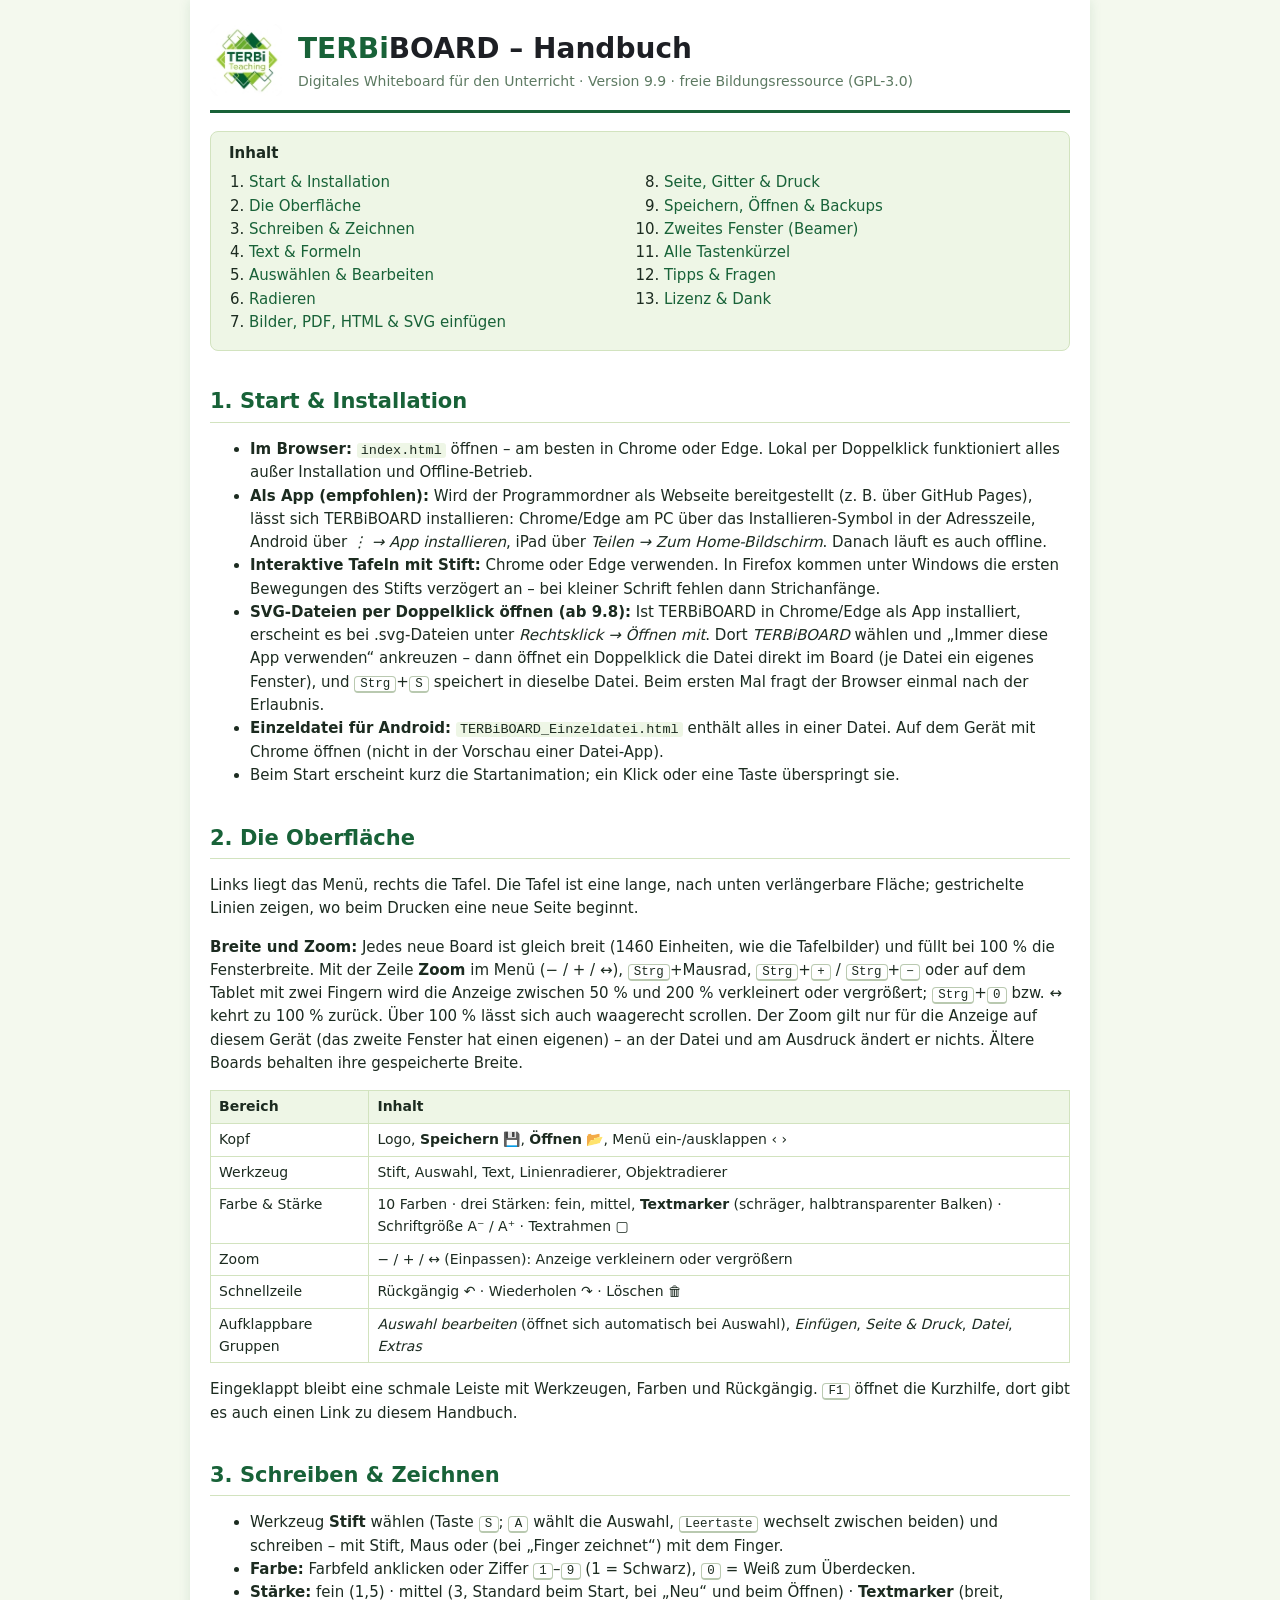
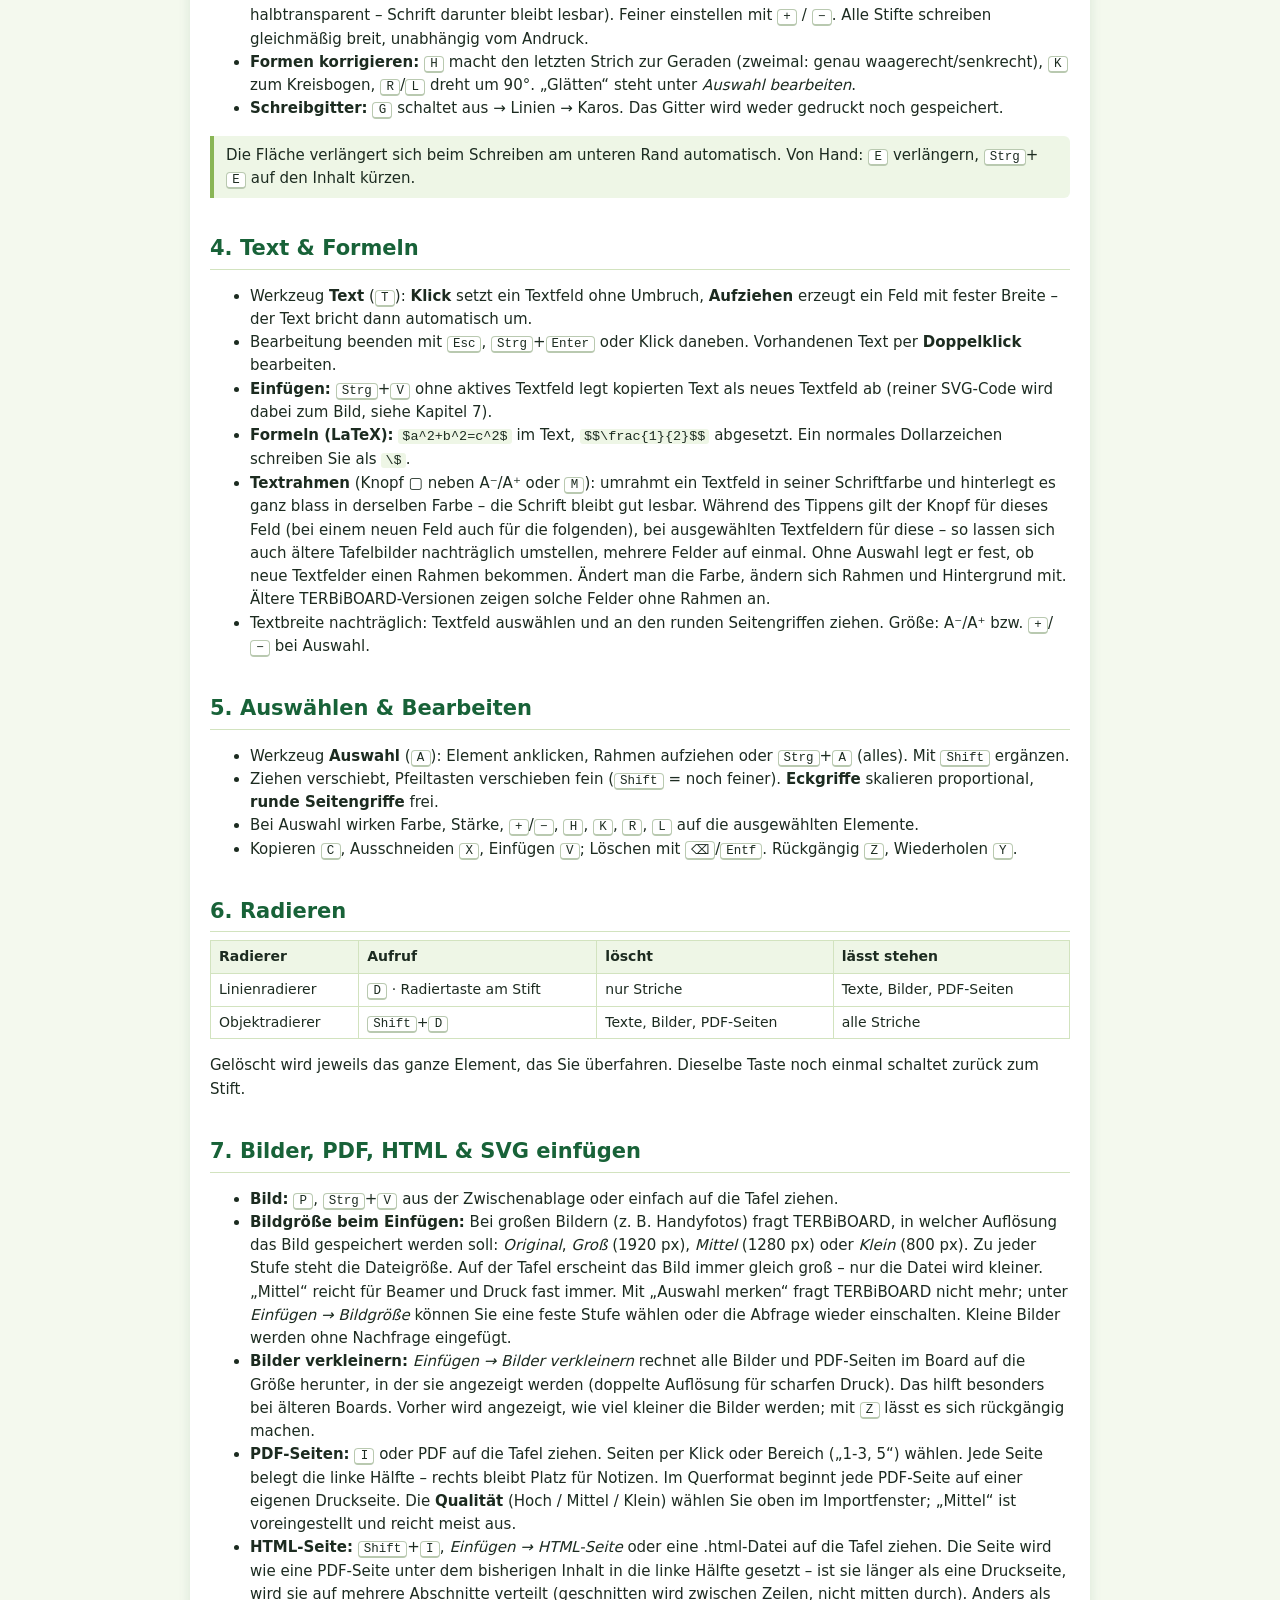
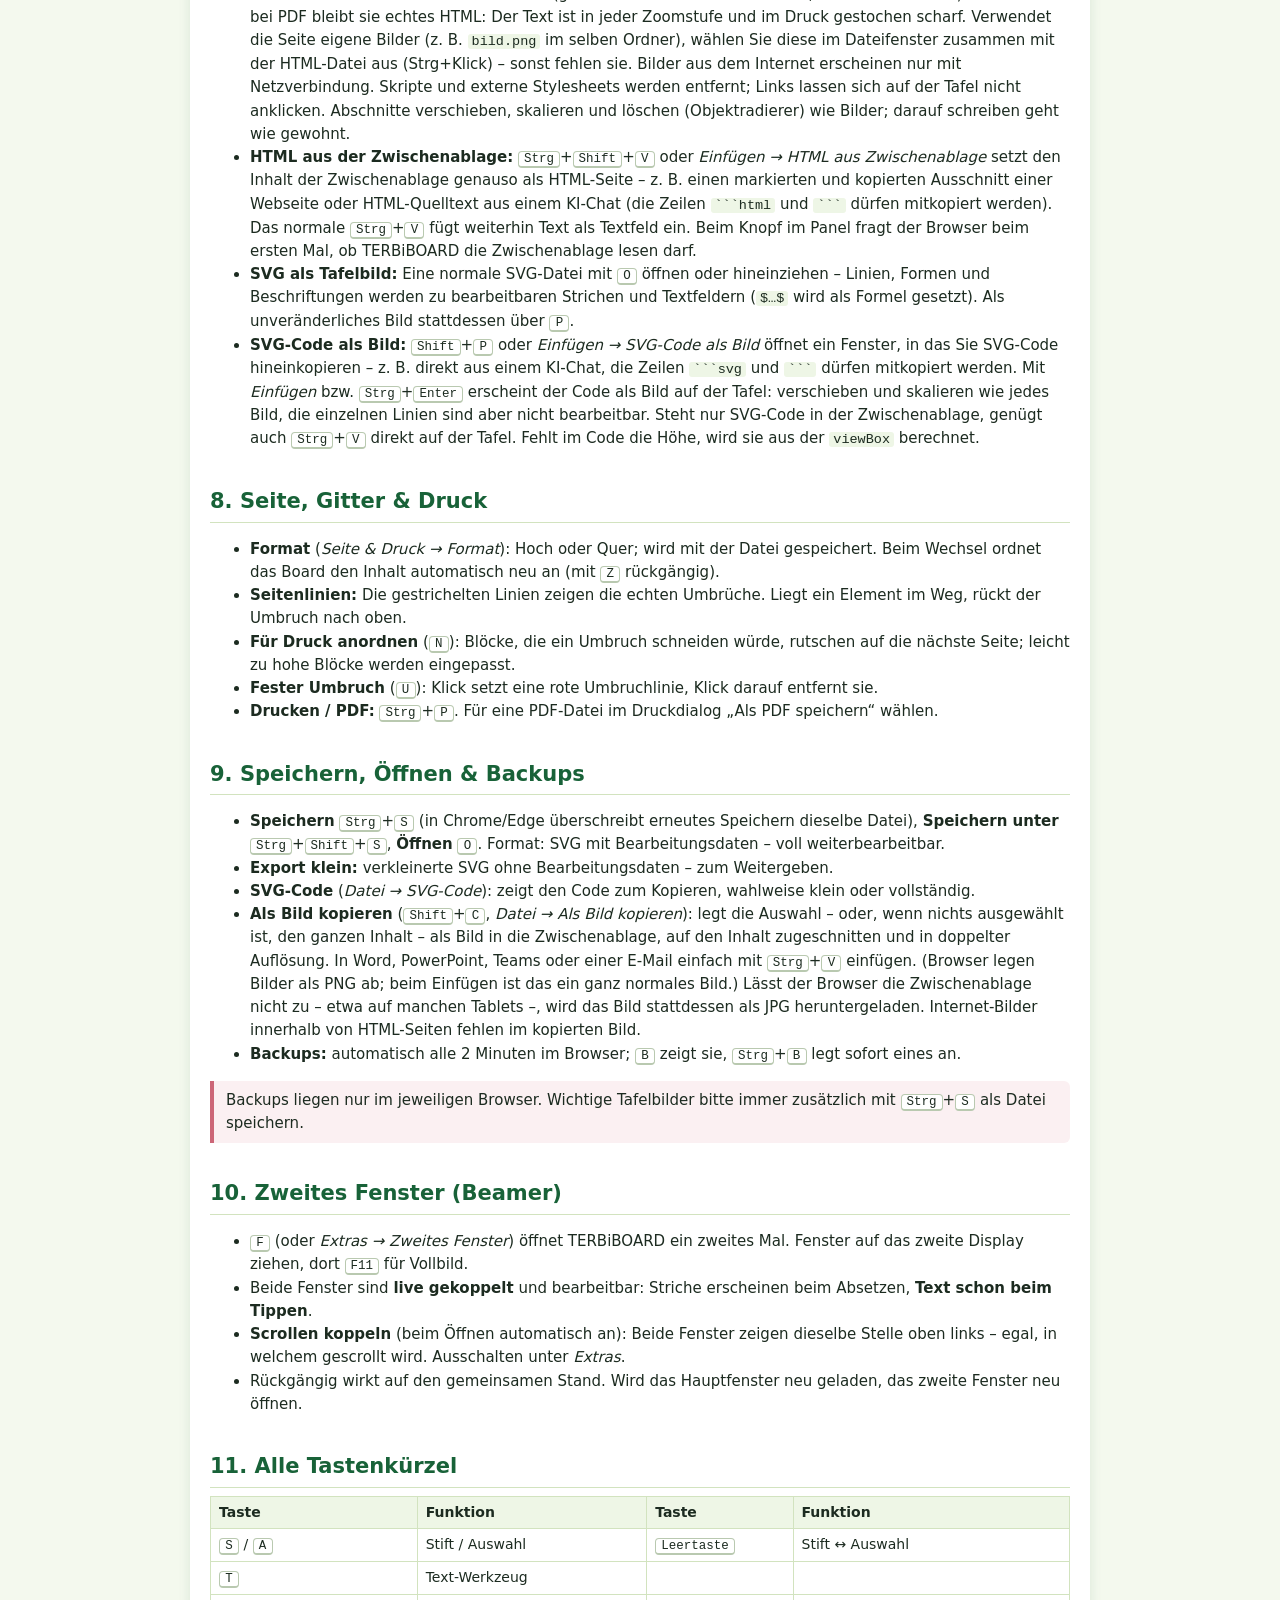
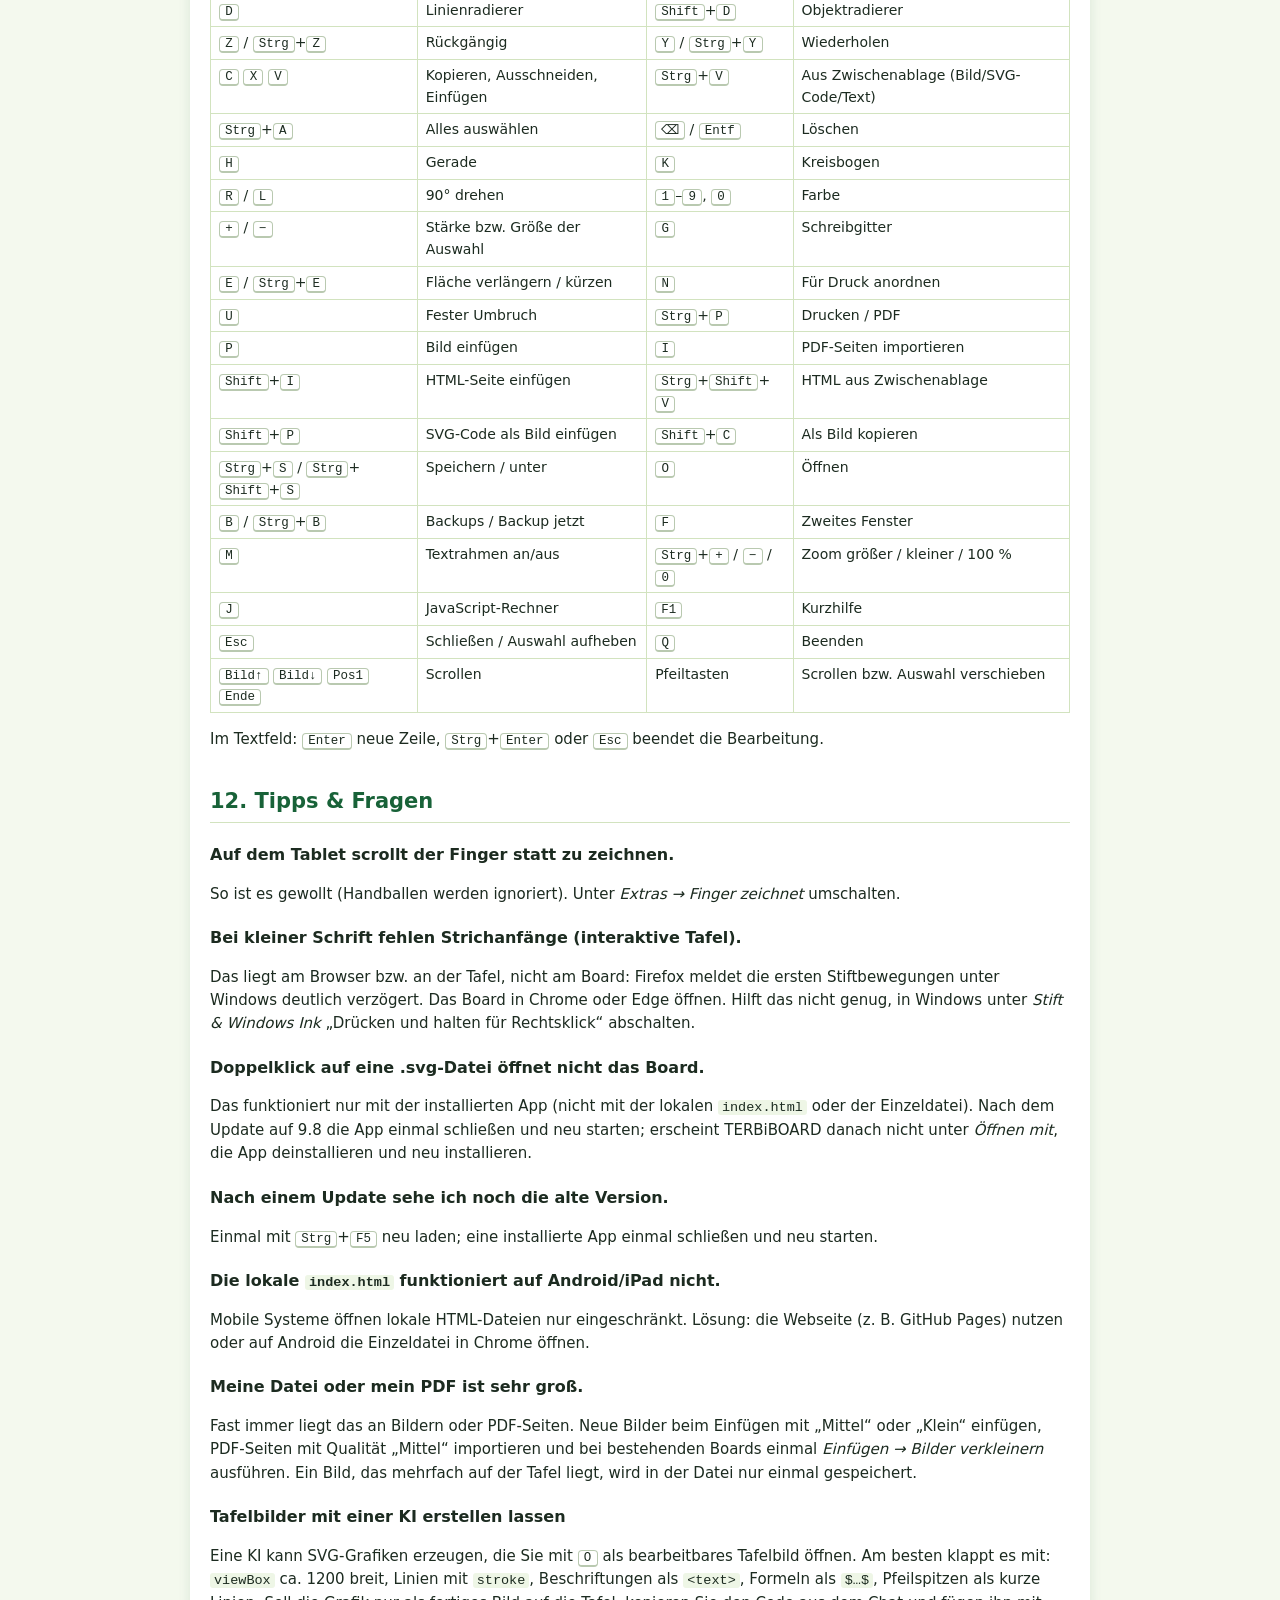
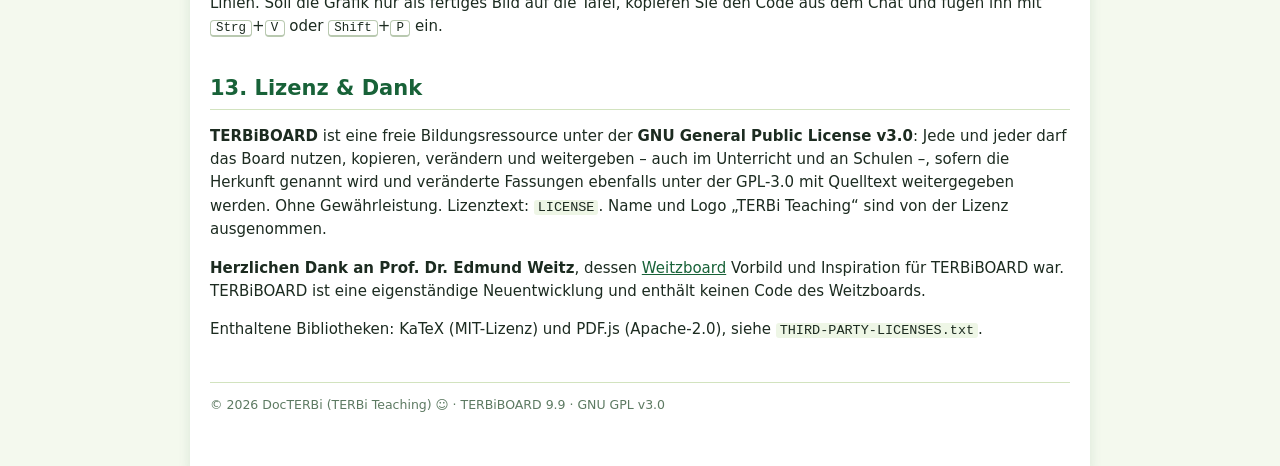
==== commit 854ac88f: "Add files via upload" ====
--- a/handbuch.html
+++ b/handbuch.html
@@ -38,7 +38,7 @@
 <header>
   <img src="logo.png" alt="TERBi Teaching">
   <div><h1><b>TERBi</b>BOARD – Handbuch</h1>
-  <div class="sub">Digitales Whiteboard für den Unterricht · Version 9.8 · freie Bildungsressource (GPL-3.0)</div></div>
+  <div class="sub">Digitales Whiteboard für den Unterricht · Version 9.9 · freie Bildungsressource (GPL-3.0)</div></div>
 </header>
 
 <nav class="toc"><b>Inhalt</b>
@@ -86,7 +86,7 @@
 <ul>
   <li>Werkzeug <b>Stift</b> wählen (Taste <kbd>S</kbd>; <kbd>A</kbd> wählt die Auswahl, <kbd>Leertaste</kbd> wechselt zwischen beiden) und schreiben – mit Stift, Maus oder (bei „Finger zeichnet“) mit dem Finger.</li>
   <li><b>Farbe:</b> Farbfeld anklicken oder Ziffer <kbd>1</kbd>–<kbd>9</kbd> (1 = Schwarz), <kbd>0</kbd> = Weiß zum Überdecken.</li>
-  <li><b>Stärke:</b> fein (1,5) · mittel (3) · <b>Textmarker</b> (breit, halbtransparent – Schrift darunter bleibt lesbar). Feiner einstellen mit <kbd>+</kbd> / <kbd>−</kbd>. Alle Stifte schreiben gleichmäßig breit, unabhängig vom Andruck.</li>
+  <li><b>Stärke:</b> fein (1,5) · mittel (3, Standard beim Start, bei „Neu“ und beim Öffnen) · <b>Textmarker</b> (breit, halbtransparent – Schrift darunter bleibt lesbar). Feiner einstellen mit <kbd>+</kbd> / <kbd>−</kbd>. Alle Stifte schreiben gleichmäßig breit, unabhängig vom Andruck.</li>
   <li><b>Formen korrigieren:</b> <kbd>H</kbd> macht den letzten Strich zur Geraden (zweimal: genau waagerecht/senkrecht), <kbd>K</kbd> zum Kreisbogen, <kbd>R</kbd>/<kbd>L</kbd> dreht um 90°. „Glätten“ steht unter <i>Auswahl bearbeiten</i>.</li>
   <li><b>Schreibgitter:</b> <kbd>G</kbd> schaltet aus → Linien → Karos. Das Gitter wird weder gedruckt noch gespeichert.</li>
 </ul>
@@ -204,7 +204,7 @@
 <p><b>Herzlichen Dank an Prof. Dr. Edmund Weitz</b>, dessen <a href="https://weitz.de/weitzboard/">Weitzboard</a> Vorbild und Inspiration für TERBiBOARD war. TERBiBOARD ist eine eigenständige Neuentwicklung und enthält keinen Code des Weitzboards.</p>
 <p>Enthaltene Bibliotheken: KaTeX (MIT-Lizenz) und PDF.js (Apache-2.0), siehe <code>THIRD-PARTY-LICENSES.txt</code>.</p>
 
-<footer>© 2026 DocTERBi (TERBi Teaching) ☺ · TERBiBOARD 9.8 · GNU GPL v3.0</footer>
+<footer>© 2026 DocTERBi (TERBi Teaching) ☺ · TERBiBOARD 9.9 · GNU GPL v3.0</footer>
 </div>
 </body>
 </html>
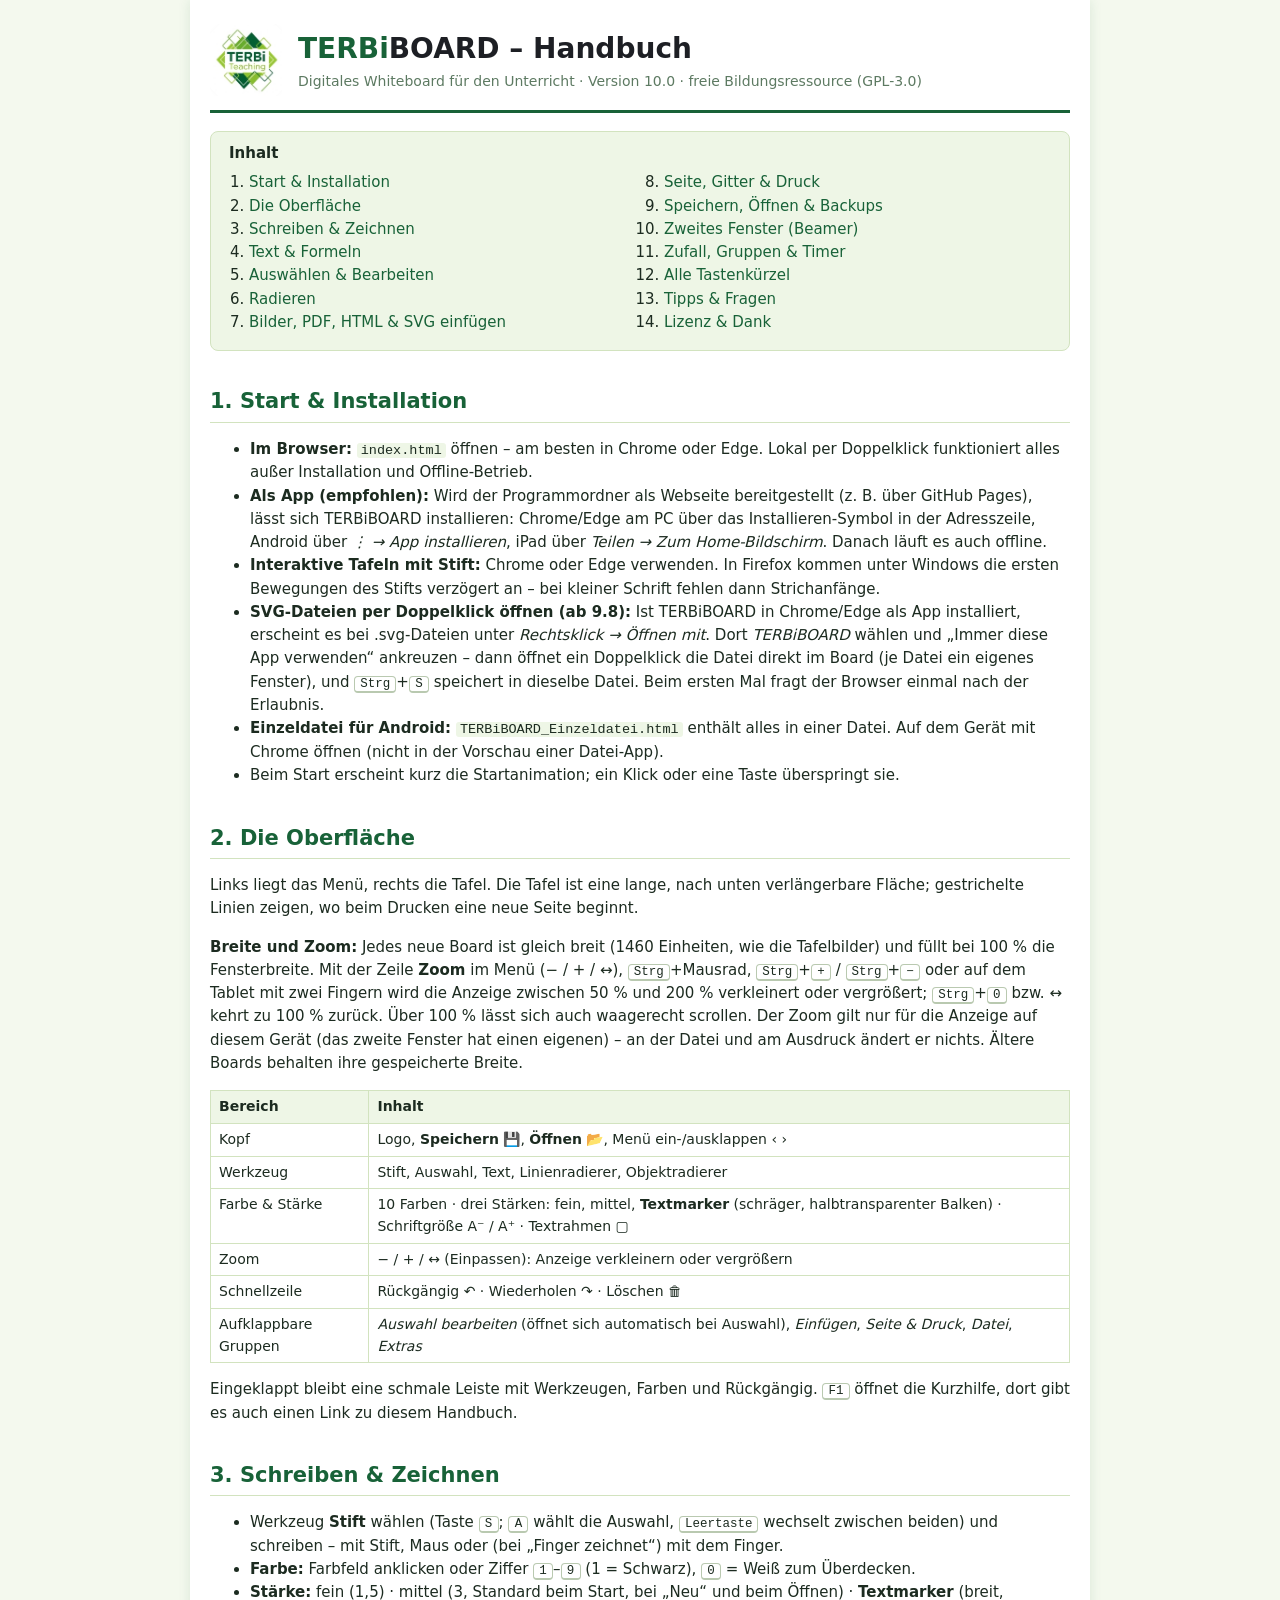
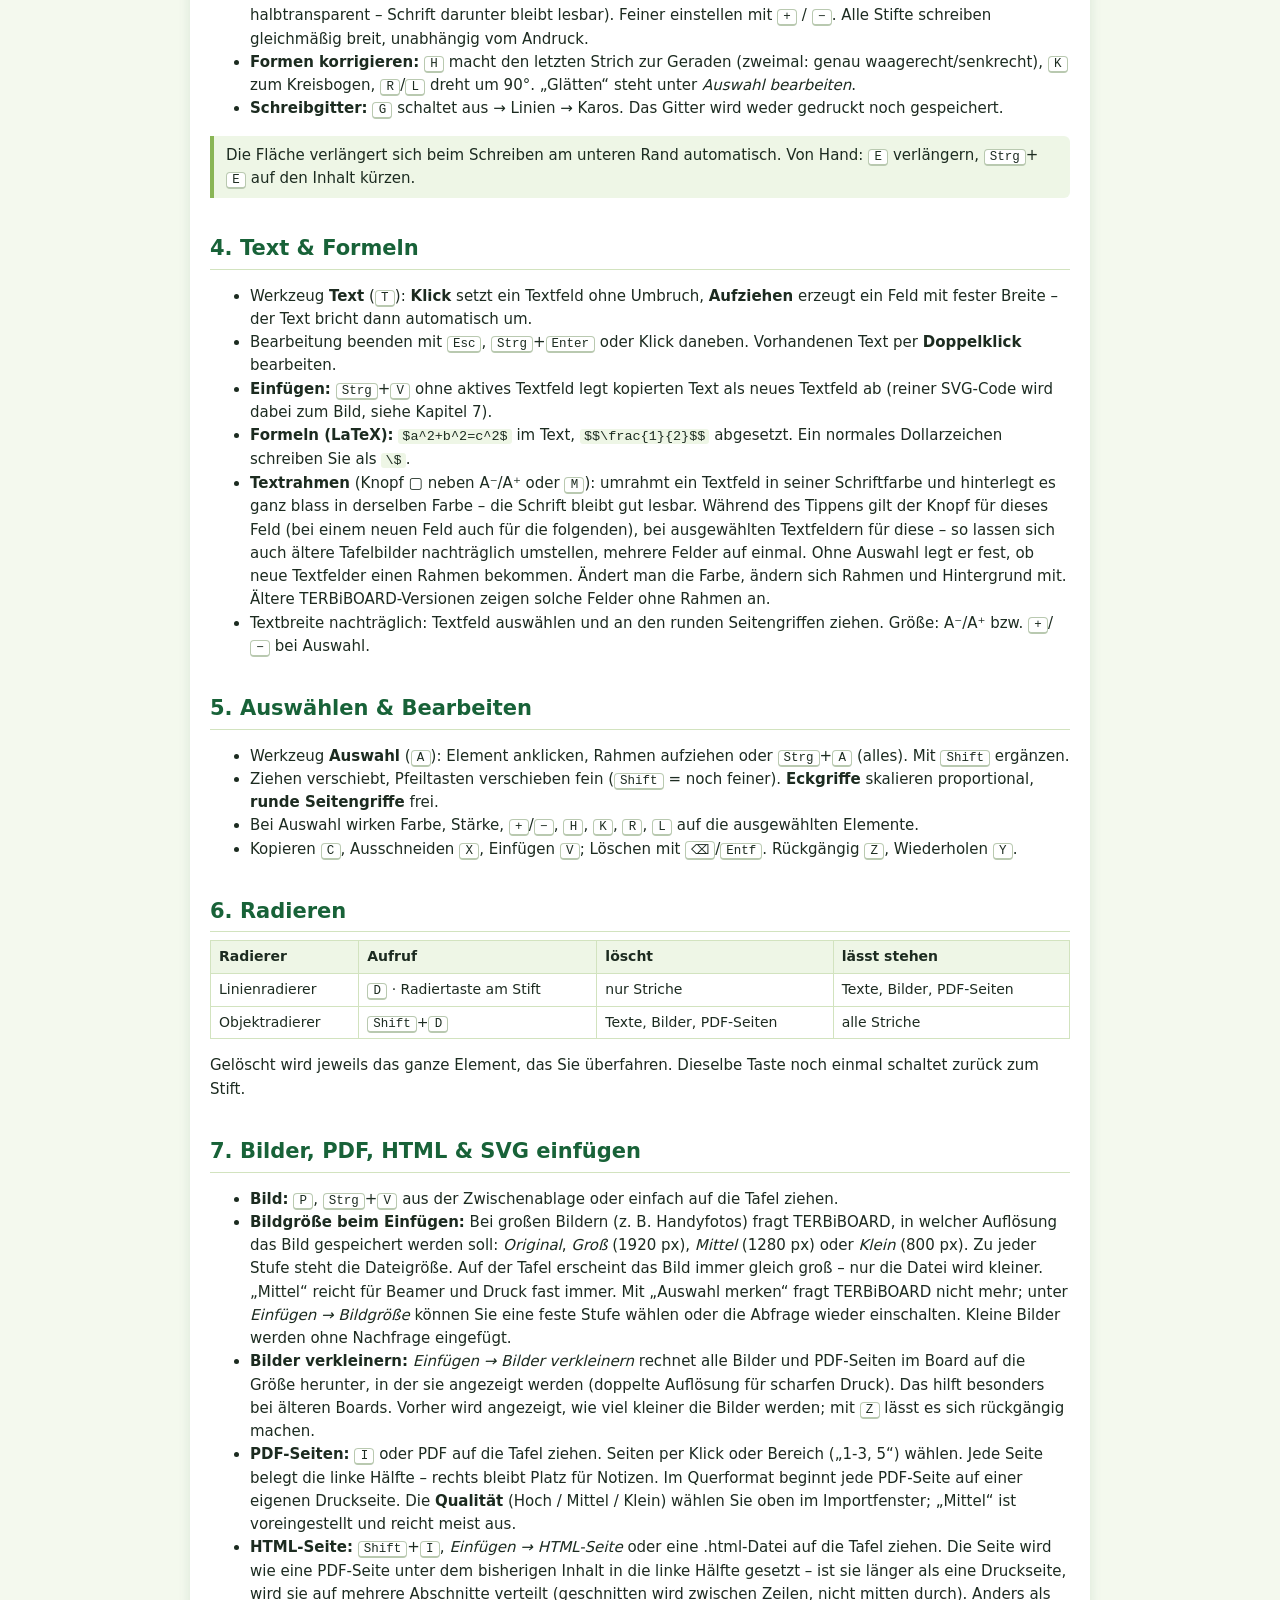
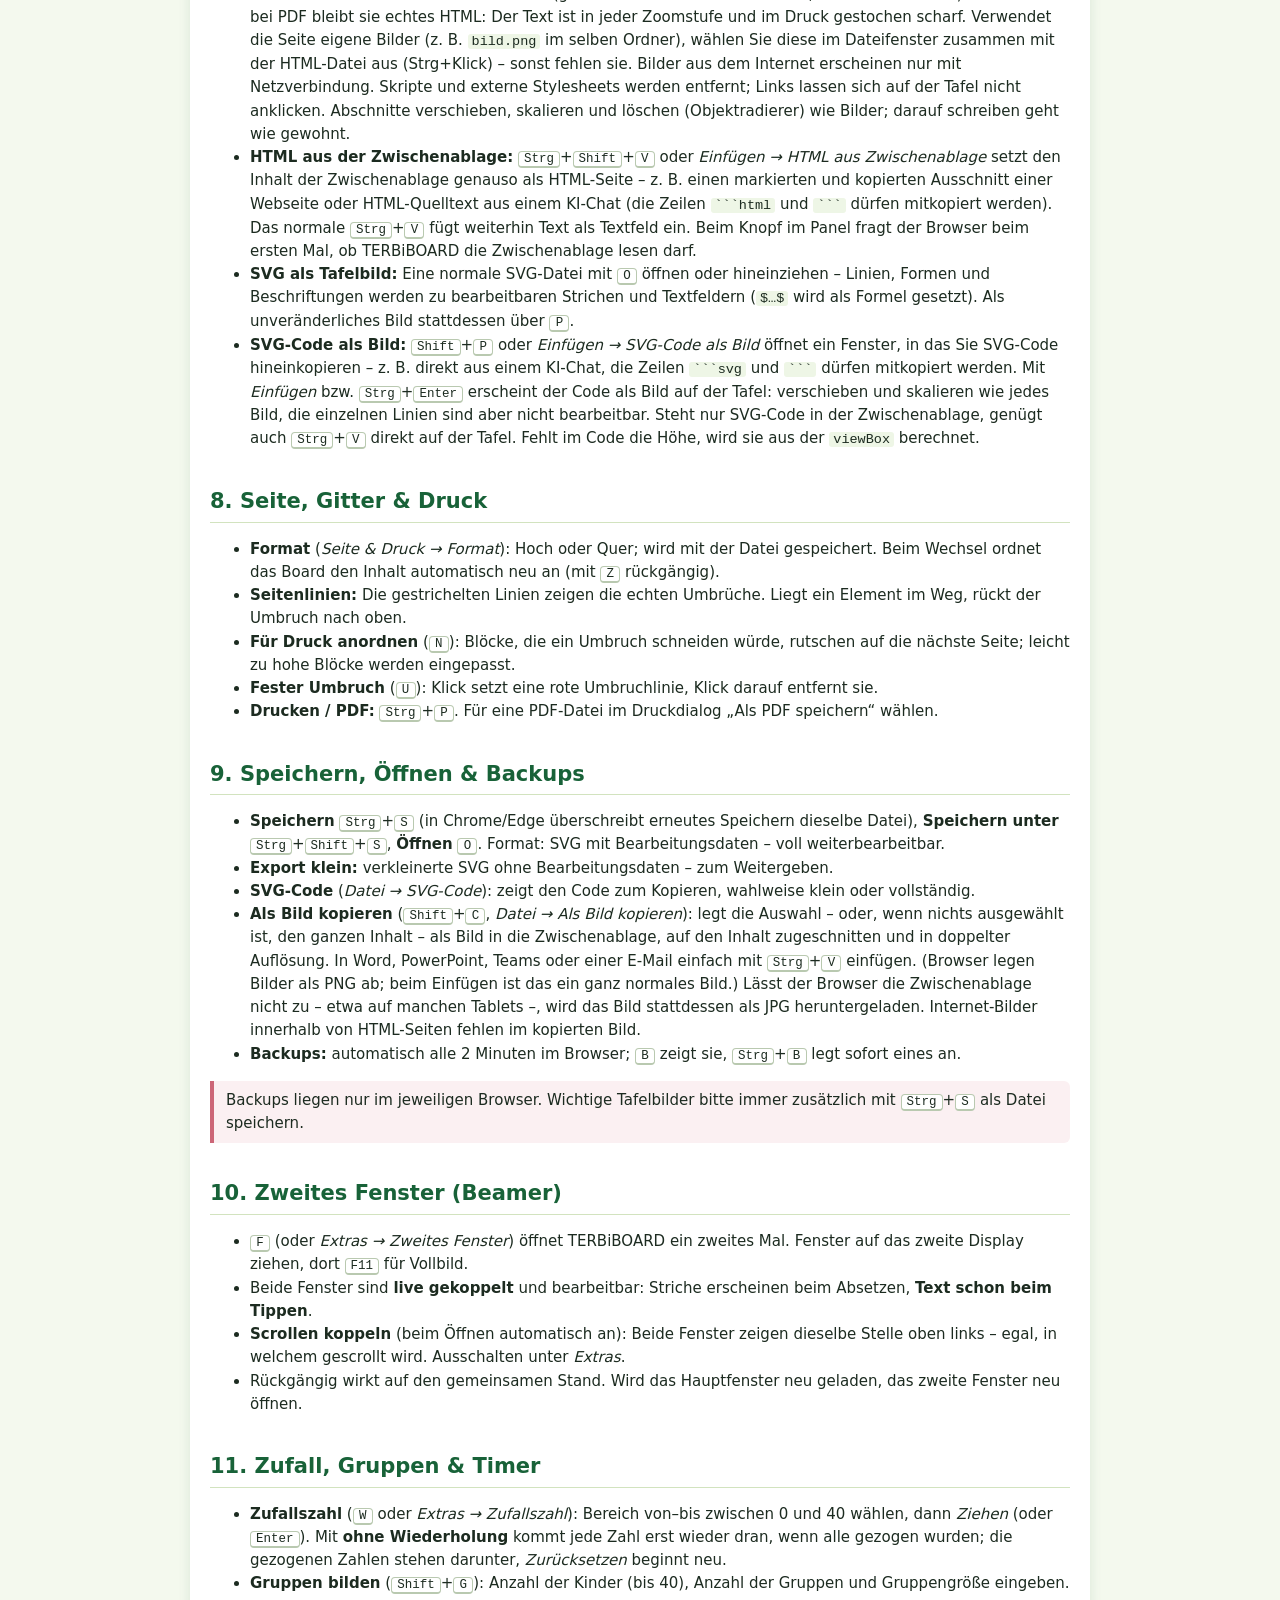
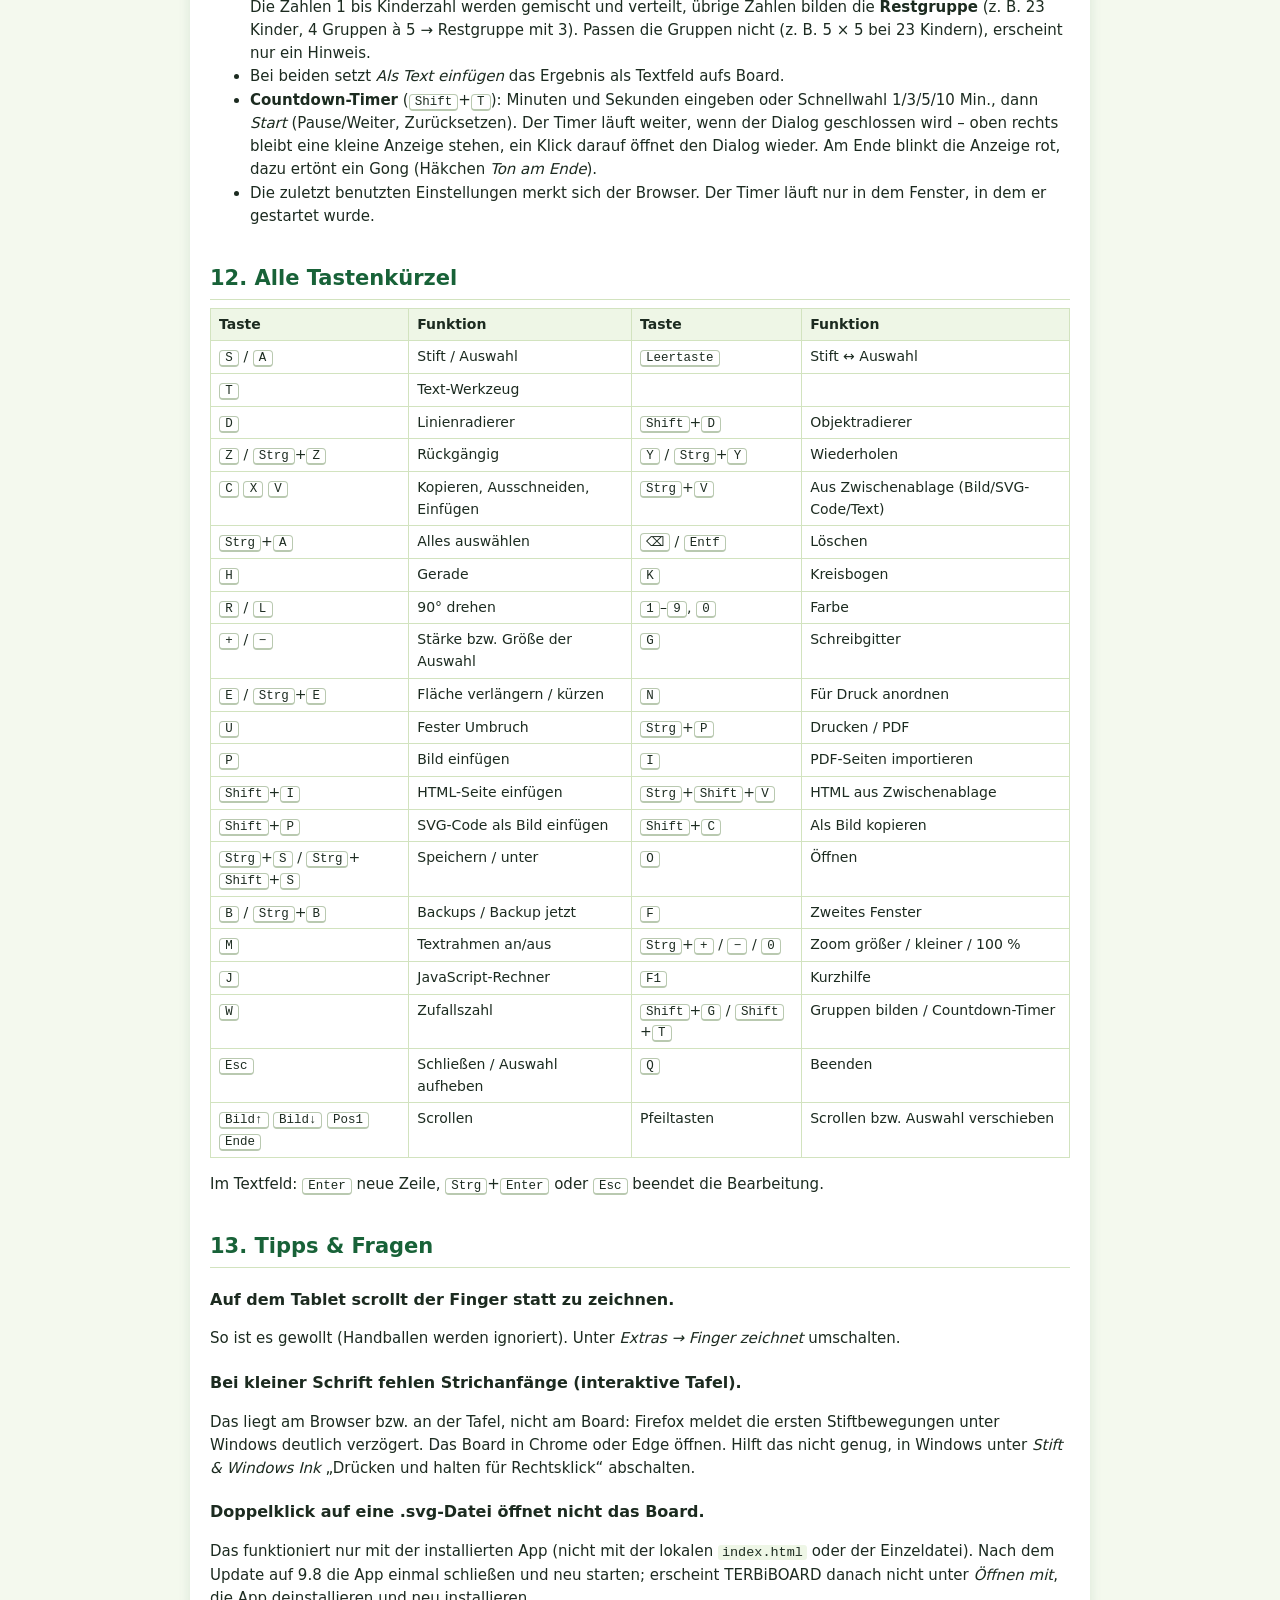
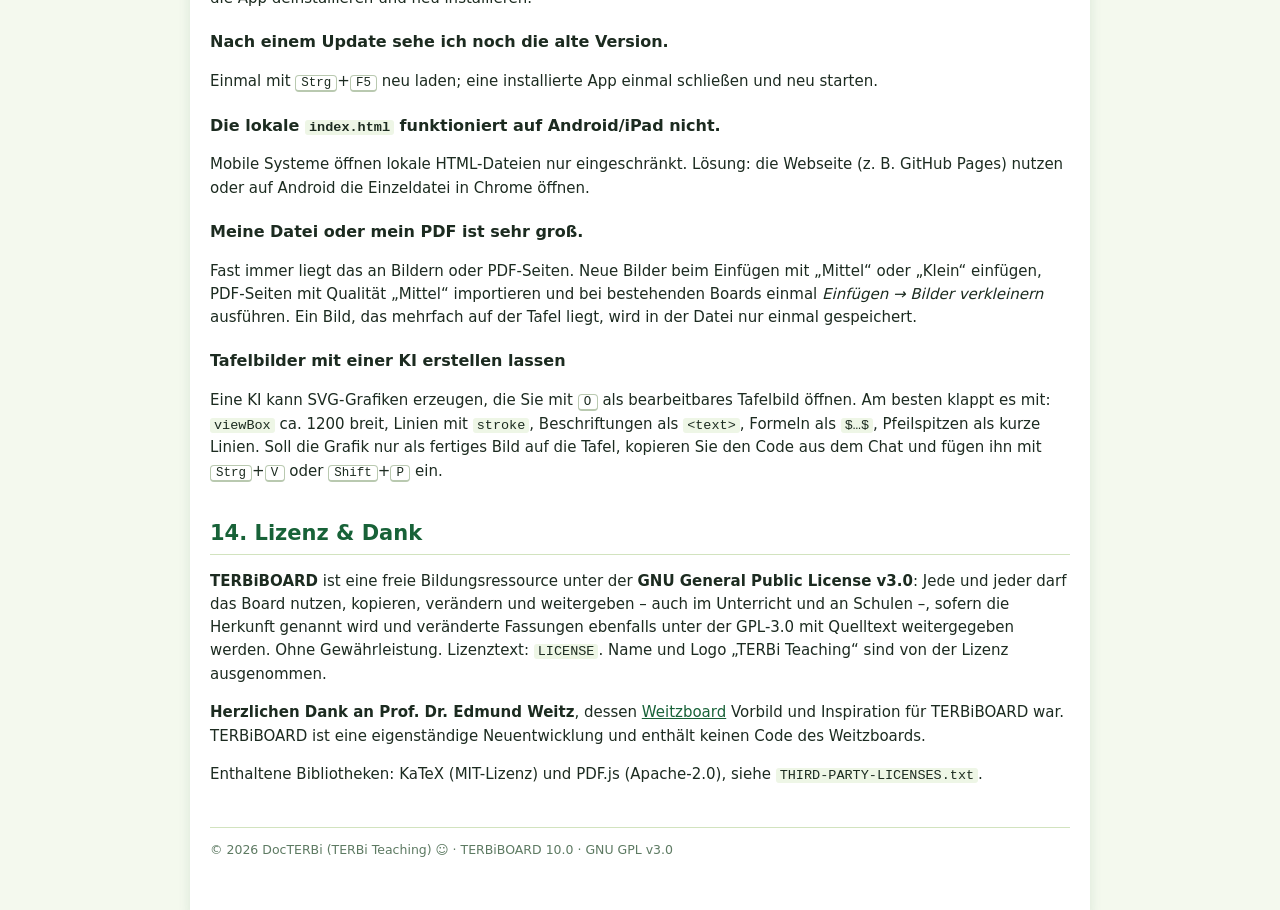
==== commit 534437df: "Add files via upload" ====
--- a/handbuch.html
+++ b/handbuch.html
@@ -38,7 +38,7 @@
 <header>
   <img src="logo.png" alt="TERBi Teaching">
   <div><h1><b>TERBi</b>BOARD – Handbuch</h1>
-  <div class="sub">Digitales Whiteboard für den Unterricht · Version 9.9 · freie Bildungsressource (GPL-3.0)</div></div>
+  <div class="sub">Digitales Whiteboard für den Unterricht · Version 10.0 · freie Bildungsressource (GPL-3.0)</div></div>
 </header>
 
 <nav class="toc"><b>Inhalt</b>
@@ -53,6 +53,7 @@
   <li><a href="#seite">Seite, Gitter &amp; Druck</a></li>
   <li><a href="#datei">Speichern, Öffnen &amp; Backups</a></li>
   <li><a href="#fenster">Zweites Fenster (Beamer)</a></li>
+  <li><a href="#werkzeuge">Zufall, Gruppen &amp; Timer</a></li>
   <li><a href="#tasten">Alle Tastenkürzel</a></li>
   <li><a href="#tipps">Tipps &amp; Fragen</a></li>
   <li><a href="#lizenz">Lizenz &amp; Dank</a></li>
@@ -157,7 +158,16 @@
   <li>Rückgängig wirkt auf den gemeinsamen Stand. Wird das Hauptfenster neu geladen, das zweite Fenster neu öffnen.</li>
 </ul>
 
-<h2 id="tasten">11. Alle Tastenkürzel</h2>
+<h2 id="werkzeuge">11. Zufall, Gruppen &amp; Timer</h2>
+<ul>
+  <li><b>Zufallszahl</b> (<kbd>W</kbd> oder <i>Extras → Zufallszahl</i>): Bereich von–bis zwischen 0 und 40 wählen, dann <i>Ziehen</i> (oder <kbd>Enter</kbd>). Mit <b>ohne Wiederholung</b> kommt jede Zahl erst wieder dran, wenn alle gezogen wurden; die gezogenen Zahlen stehen darunter, <i>Zurücksetzen</i> beginnt neu.</li>
+  <li><b>Gruppen bilden</b> (<kbd>Shift</kbd>+<kbd>G</kbd>): Anzahl der Kinder (bis 40), Anzahl der Gruppen und Gruppengröße eingeben. Die Zahlen 1 bis Kinderzahl werden gemischt und verteilt, übrige Zahlen bilden die <b>Restgruppe</b> (z. B. 23 Kinder, 4 Gruppen à 5 → Restgruppe mit 3). Passen die Gruppen nicht (z. B. 5 × 5 bei 23 Kindern), erscheint nur ein Hinweis.</li>
+  <li>Bei beiden setzt <i>Als Text einfügen</i> das Ergebnis als Textfeld aufs Board.</li>
+  <li><b>Countdown-Timer</b> (<kbd>Shift</kbd>+<kbd>T</kbd>): Minuten und Sekunden eingeben oder Schnellwahl 1/3/5/10 Min., dann <i>Start</i> (Pause/Weiter, Zurücksetzen). Der Timer läuft weiter, wenn der Dialog geschlossen wird – oben rechts bleibt eine kleine Anzeige stehen, ein Klick darauf öffnet den Dialog wieder. Am Ende blinkt die Anzeige rot, dazu ertönt ein Gong (Häkchen <i>Ton am Ende</i>).</li>
+  <li>Die zuletzt benutzten Einstellungen merkt sich der Browser. Der Timer läuft nur in dem Fenster, in dem er gestartet wurde.</li>
+</ul>
+
+<h2 id="tasten">12. Alle Tastenkürzel</h2>
 <table>
 <tr><th>Taste</th><th>Funktion</th><th>Taste</th><th>Funktion</th></tr>
 <tr><td><kbd>S</kbd> / <kbd>A</kbd></td><td>Stift / Auswahl</td><td><kbd>Leertaste</kbd></td><td>Stift ↔ Auswahl</td></tr>
@@ -178,12 +188,13 @@
 <tr><td><kbd>B</kbd> / <kbd>Strg</kbd>+<kbd>B</kbd></td><td>Backups / Backup jetzt</td><td><kbd>F</kbd></td><td>Zweites Fenster</td></tr>
 <tr><td><kbd>M</kbd></td><td>Textrahmen an/aus</td><td><kbd>Strg</kbd>+<kbd>+</kbd> / <kbd>−</kbd> / <kbd>0</kbd></td><td>Zoom größer / kleiner / 100 %</td></tr>
 <tr><td><kbd>J</kbd></td><td>JavaScript-Rechner</td><td><kbd>F1</kbd></td><td>Kurzhilfe</td></tr>
+<tr><td><kbd>W</kbd></td><td>Zufallszahl</td><td><kbd>Shift</kbd>+<kbd>G</kbd> / <kbd>Shift</kbd>+<kbd>T</kbd></td><td>Gruppen bilden / Countdown-Timer</td></tr>
 <tr><td><kbd>Esc</kbd></td><td>Schließen / Auswahl aufheben</td><td><kbd>Q</kbd></td><td>Beenden</td></tr>
 <tr><td><kbd>Bild↑</kbd> <kbd>Bild↓</kbd> <kbd>Pos1</kbd> <kbd>Ende</kbd></td><td>Scrollen</td><td>Pfeiltasten</td><td>Scrollen bzw. Auswahl verschieben</td></tr>
 </table>
 <p>Im Textfeld: <kbd>Enter</kbd> neue Zeile, <kbd>Strg</kbd>+<kbd>Enter</kbd> oder <kbd>Esc</kbd> beendet die Bearbeitung.</p>
 
-<h2 id="tipps">12. Tipps &amp; Fragen</h2>
+<h2 id="tipps">13. Tipps &amp; Fragen</h2>
 <h3>Auf dem Tablet scrollt der Finger statt zu zeichnen.</h3>
 <p>So ist es gewollt (Handballen werden ignoriert). Unter <i>Extras → Finger zeichnet</i> umschalten.</p>
 <h3>Bei kleiner Schrift fehlen Strichanfänge (interaktive Tafel).</h3>
@@ -199,12 +210,12 @@
 <h3>Tafelbilder mit einer KI erstellen lassen</h3>
 <p>Eine KI kann SVG-Grafiken erzeugen, die Sie mit <kbd>O</kbd> als bearbeitbares Tafelbild öffnen. Am besten klappt es mit: <code>viewBox</code> ca. 1200 breit, Linien mit <code>stroke</code>, Beschriftungen als <code>&lt;text&gt;</code>, Formeln als <code>$…$</code>, Pfeilspitzen als kurze Linien. Soll die Grafik nur als fertiges Bild auf die Tafel, kopieren Sie den Code aus dem Chat und fügen ihn mit <kbd>Strg</kbd>+<kbd>V</kbd> oder <kbd>Shift</kbd>+<kbd>P</kbd> ein.</p>
 
-<h2 id="lizenz">13. Lizenz &amp; Dank</h2>
+<h2 id="lizenz">14. Lizenz &amp; Dank</h2>
 <p><b>TERBiBOARD</b> ist eine freie Bildungsressource unter der <b>GNU General Public License v3.0</b>: Jede und jeder darf das Board nutzen, kopieren, verändern und weitergeben – auch im Unterricht und an Schulen –, sofern die Herkunft genannt wird und veränderte Fassungen ebenfalls unter der GPL-3.0 mit Quelltext weitergegeben werden. Ohne Gewährleistung. Lizenztext: <code>LICENSE</code>. Name und Logo „TERBi Teaching“ sind von der Lizenz ausgenommen.</p>
 <p><b>Herzlichen Dank an Prof. Dr. Edmund Weitz</b>, dessen <a href="https://weitz.de/weitzboard/">Weitzboard</a> Vorbild und Inspiration für TERBiBOARD war. TERBiBOARD ist eine eigenständige Neuentwicklung und enthält keinen Code des Weitzboards.</p>
 <p>Enthaltene Bibliotheken: KaTeX (MIT-Lizenz) und PDF.js (Apache-2.0), siehe <code>THIRD-PARTY-LICENSES.txt</code>.</p>
 
-<footer>© 2026 DocTERBi (TERBi Teaching) ☺ · TERBiBOARD 9.9 · GNU GPL v3.0</footer>
+<footer>© 2026 DocTERBi (TERBi Teaching) ☺ · TERBiBOARD 10.0 · GNU GPL v3.0</footer>
 </div>
 </body>
 </html>
